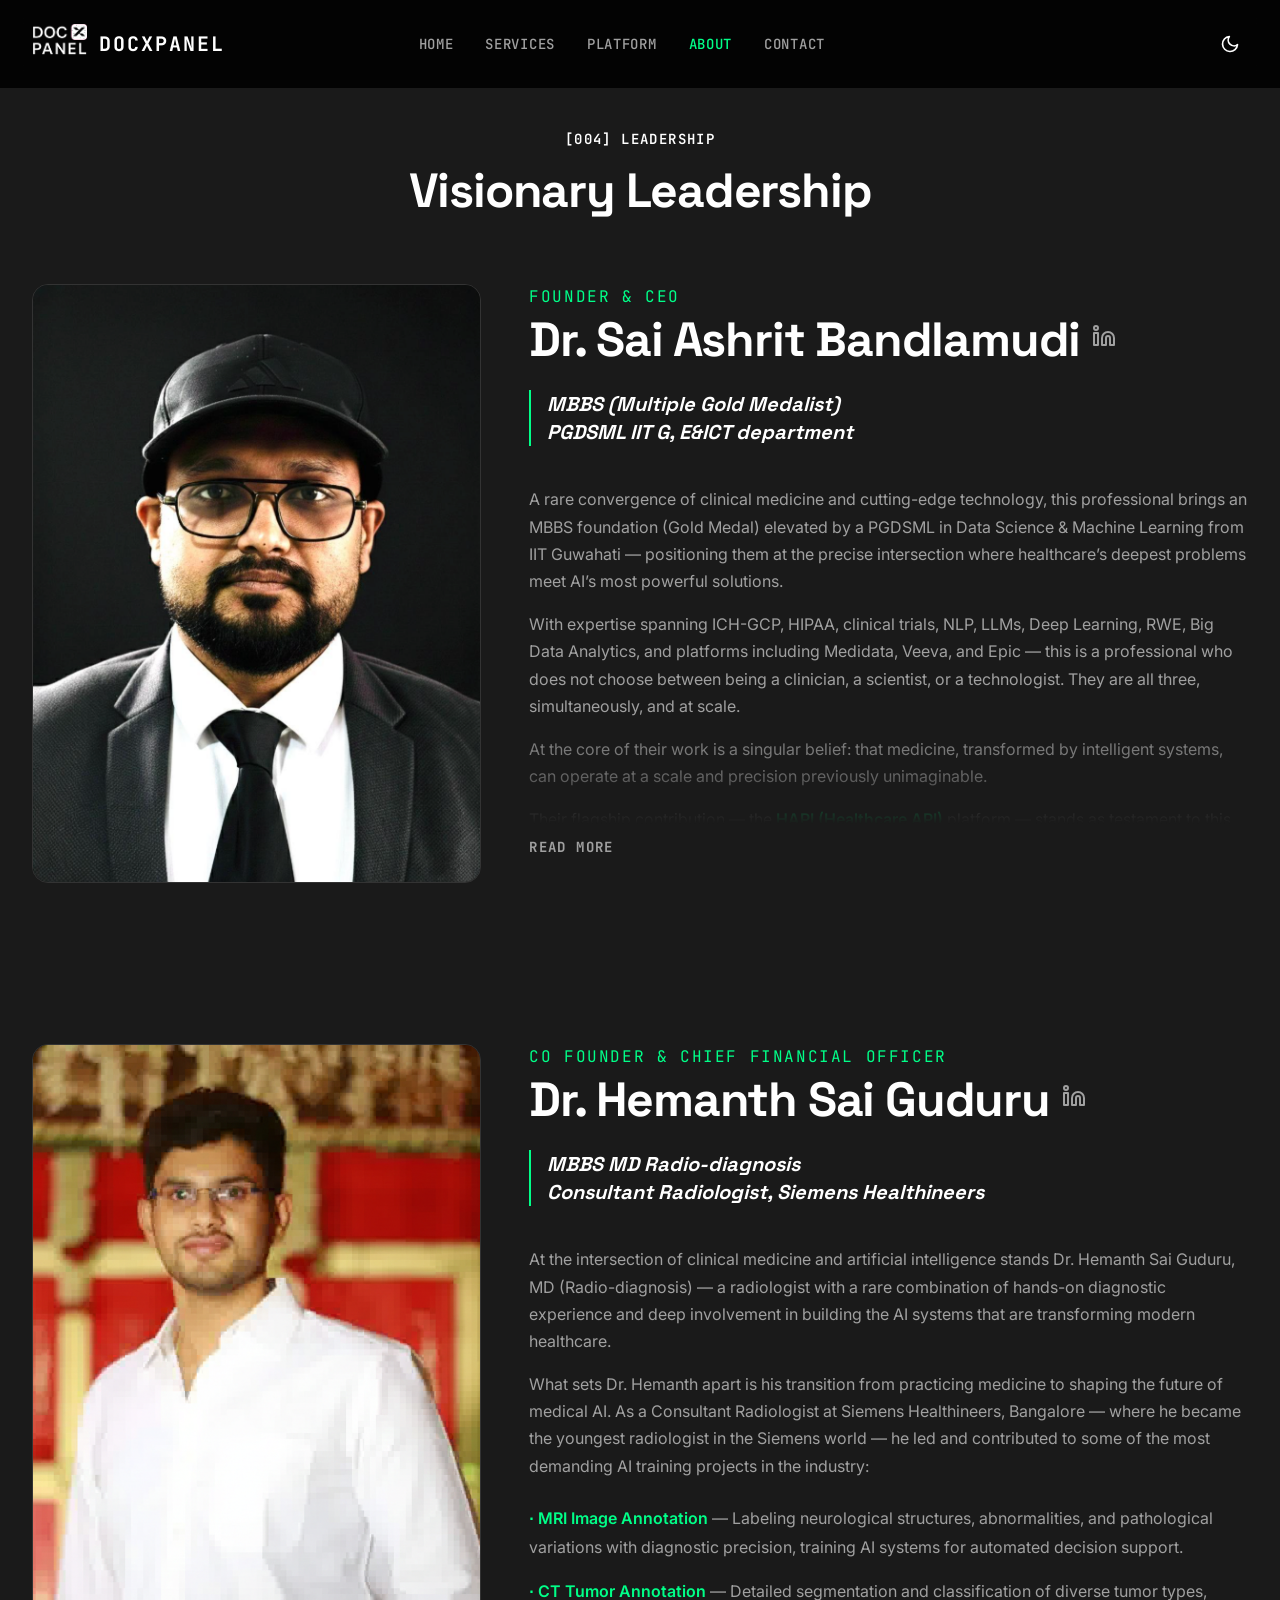
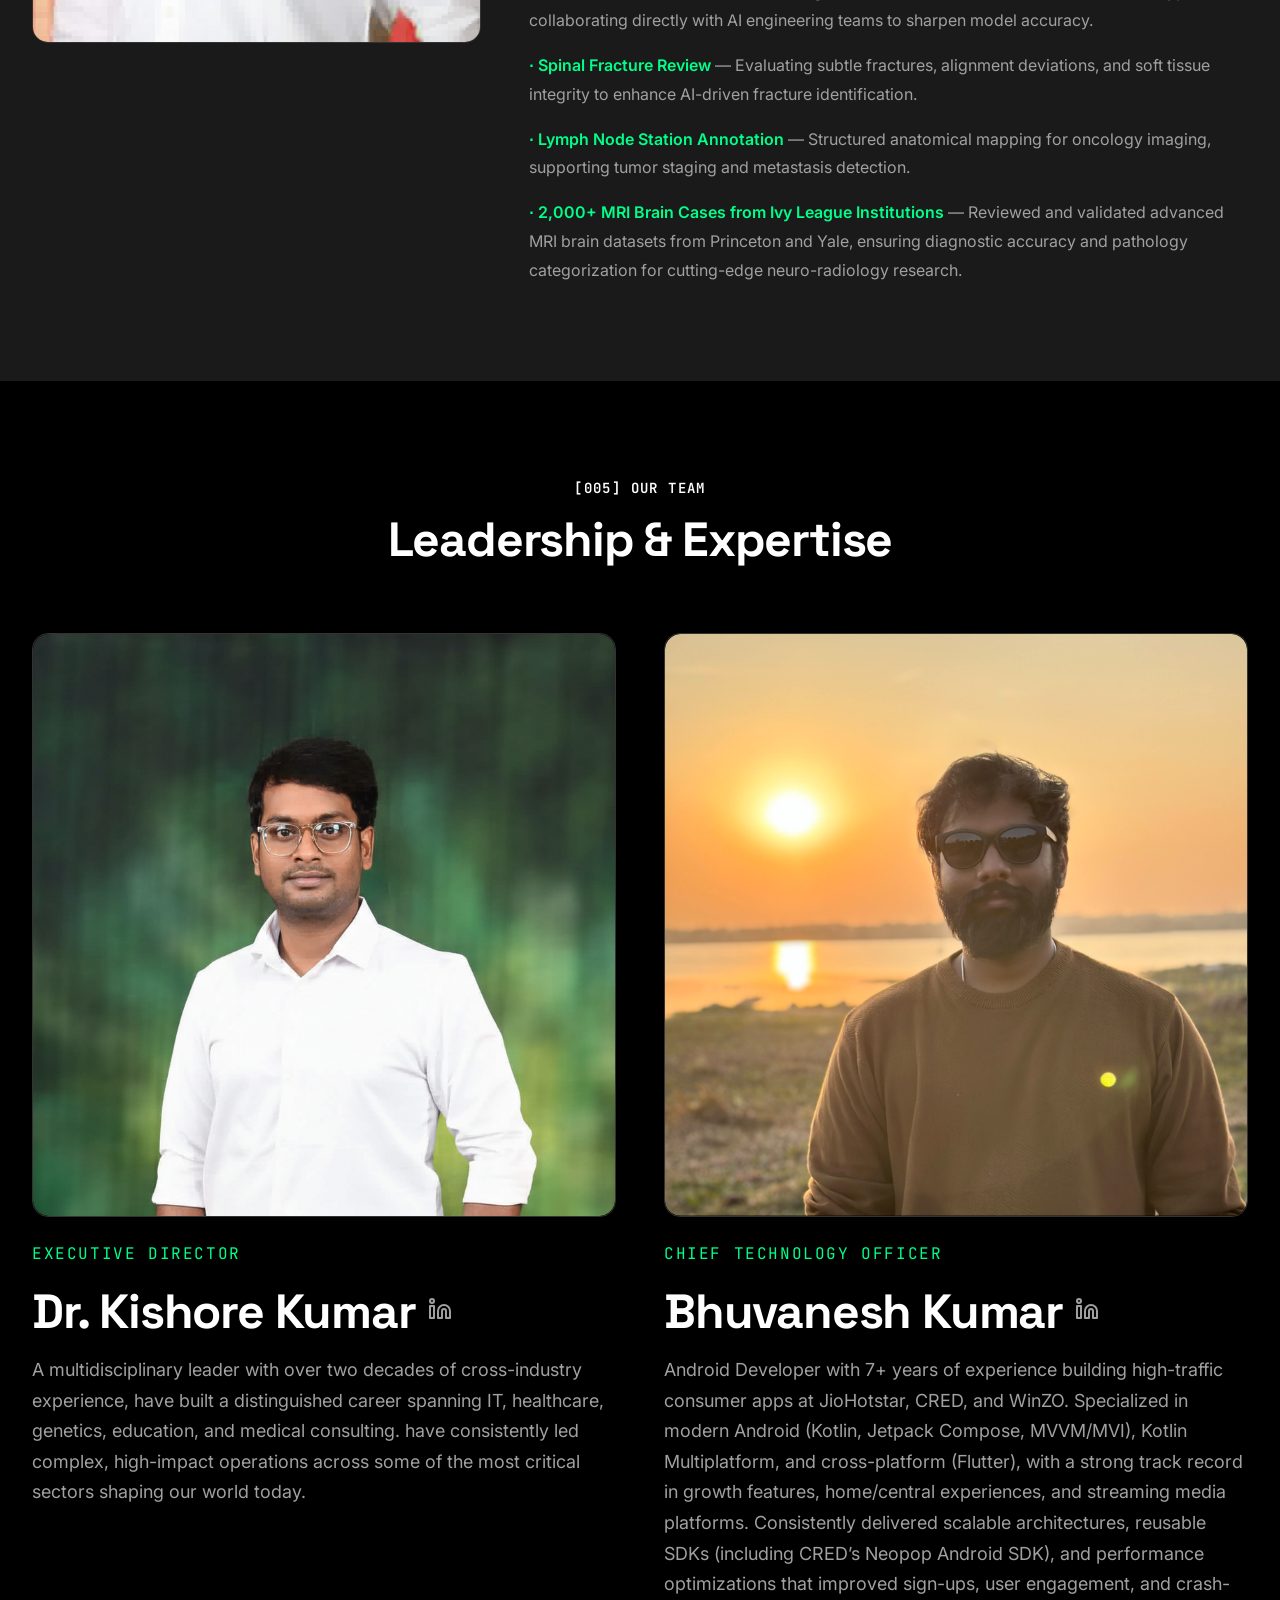
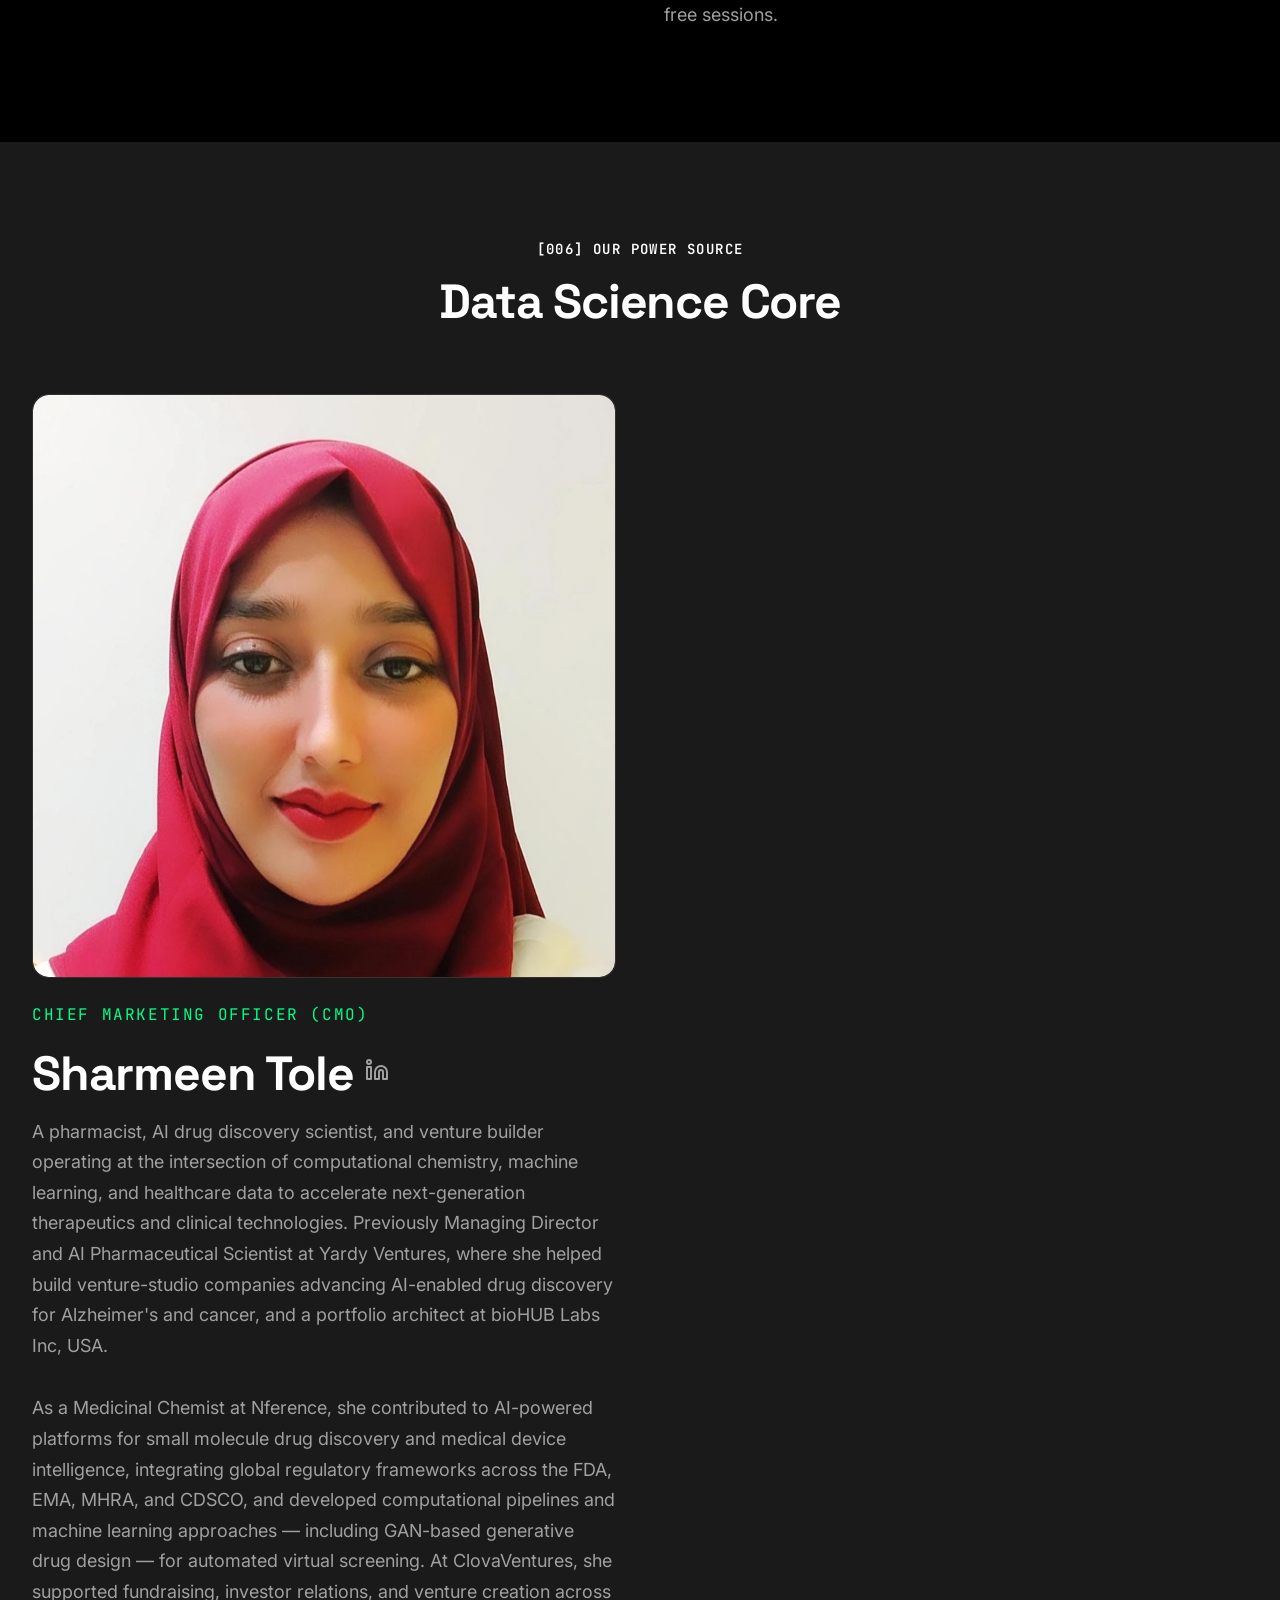
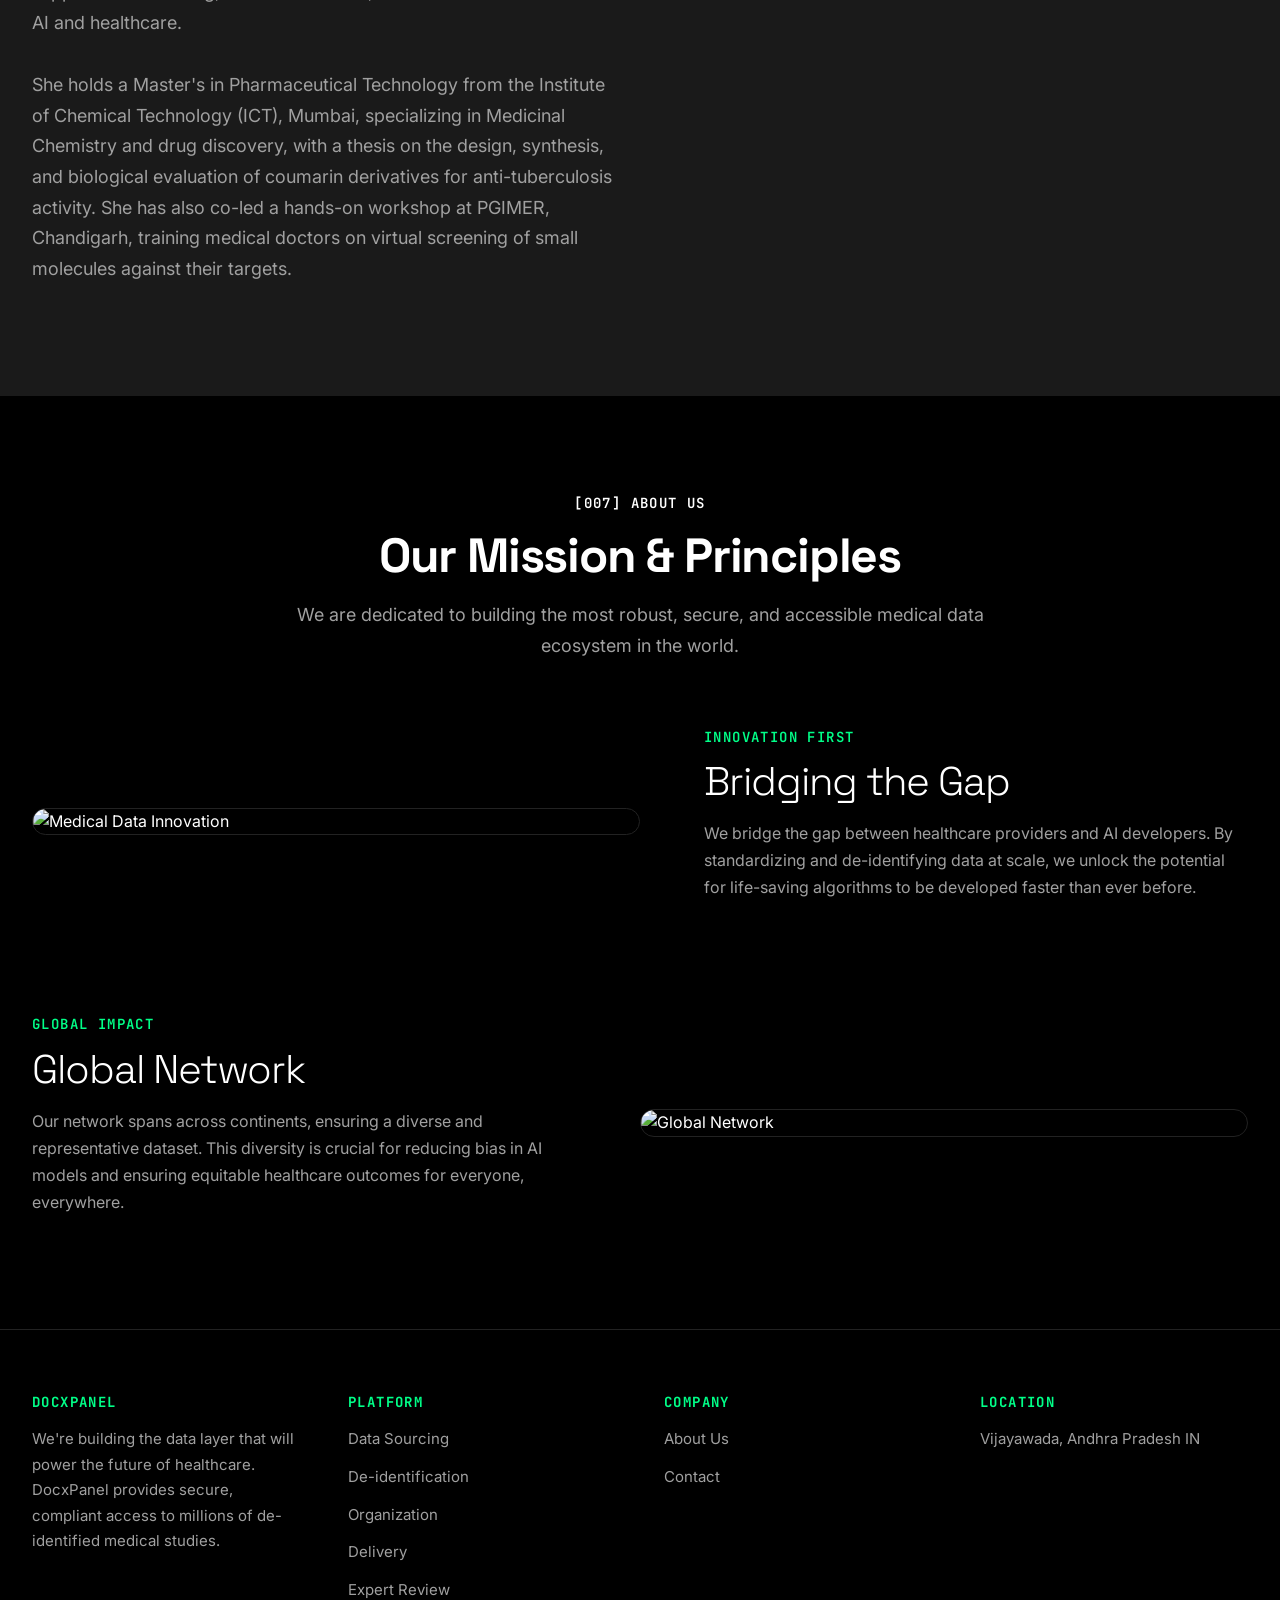
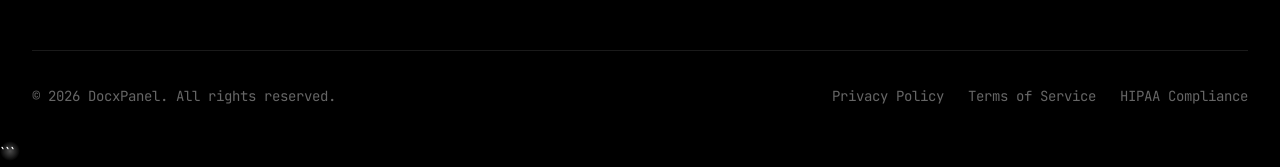
==== about.html @ 737dcd63 "Add files via upload" ====
<!DOCTYPE html>
<html lang="en">

<head>
    <meta charset="UTF-8">
    <meta name="viewport" content="width=device-width, initial-scale=1.0">
    <title>DocxPanel - A Complete Data Ecosystem, Streamlined for You</title>
    <link rel="icon" type="image/svg+xml" href="favicon.svg">

    <!-- Fonts -->
    <link rel="preconnect" href="https://fonts.googleapis.com">
    <link rel="preconnect" href="https://fonts.gstatic.com" crossorigin>
    <link
        href="https://fonts.googleapis.com/css2?family=JetBrains+Mono:wght@300;400;500;600;700;800&family=Inter:wght@300;400;500;600;700;800&family=Space+Grotesk:wght@300;400;500;600;700&display=swap"
        rel="stylesheet">

    <!-- AOS Animation Library -->
    <link href="https://unpkg.com/aos@2.3.1/dist/aos.css" rel="stylesheet">
    <link rel="preload" as="image" href="sc.png">
    <link rel="preload" as="image" href="ceo2.png">

    <style>
        /* ===== CSS CUSTOM PROPERTIES (Design System) ===== */
        :root {
            /* Colors - Brand */
            --color-brand-primary: #FFFFFF;
            --color-brand-secondary: #00FF88;
            --color-brand-tertiary: #00D4FF;

            /* Colors - Surface */
            --color-surface-base: #000000;
            --color-surface-subtle: #0A0A0A;
            --color-surface-card: #111111;
            --color-surface-elevated: #1A1A1A;
            --color-surface-overlay: rgba(0, 0, 0, 0.85);

            /* Colors - Text */
            --color-text-primary: #FFFFFF;
            --color-text-secondary: #A0A0A0;
            --color-text-tertiary: #666666;
            --color-text-accent: #FFFFFF;
            --color-text-link: #00FF88;

            /* Colors - Border */
            --color-border-default: #222222;
            --color-border-subtle: #1A1A1A;
            --color-border-emphasis: #333333;
            --color-border-accent: #FFFFFF;

            /* Colors - Status */
            --color-status-success: #00FF88;
            --color-status-error: #FF4444;
            --color-status-warning: #FFAA00;
            --color-status-info: #FFFFFF;

            /* Typography */
            --font-primary: 'JetBrains Mono', 'Fira Code', monospace;
            --font-secondary: 'Inter', -apple-system, BlinkMacSystemFont, sans-serif;
            --font-display: 'Space Grotesk', 'Inter', sans-serif;

            /* Spacing (8pt grid) */
            --spacing-1: 0.25rem;
            --spacing-2: 0.5rem;
            --spacing-3: 0.75rem;
            --spacing-4: 1rem;
            --spacing-6: 1.5rem;
            --spacing-8: 2rem;
            --spacing-10: 2.5rem;
            --spacing-12: 3rem;
            --spacing-16: 4rem;
            --spacing-20: 5rem;
            --spacing-24: 6rem;

            /* Border Radius */
            --radius-sm: 0.25rem;
            --radius-base: 0.5rem;
            --radius-md: 0.75rem;
            --radius-lg: 1rem;
            --radius-xl: 1.5rem;
            --radius-full: 9999px;

            /* Shadows */
            --shadow-glow-sm: 0 0 10px rgba(255, 255, 255, 0.3), 0 0 20px rgba(255, 255, 255, 0.15);
            --shadow-glow-md: 0 0 15px rgba(255, 255, 255, 0.4), 0 0 30px rgba(255, 255, 255, 0.2), 0 0 45px rgba(255, 255, 255, 0.1);
            --shadow-glow-cyan: 0 0 15px rgba(0, 255, 136, 0.4), 0 0 30px rgba(0, 255, 136, 0.2), 0 0 45px rgba(0, 255, 136, 0.1);
            --shadow-base: 0 4px 6px -1px rgba(0, 0, 0, 0.7), 0 2px 4px -2px rgba(0, 0, 0, 0.7);
            --shadow-md: 0 10px 15px -3px rgba(0, 0, 0, 0.7), 0 4px 6px -4px rgba(0, 0, 0, 0.7);

            /* Animation */
            --duration-fast: 150ms;
            --duration-base: 200ms;
            --duration-moderate: 300ms;
            --duration-slow: 500ms;
            --easing-smooth: cubic-bezier(0.4, 0, 0.2, 1);
        }

        /* Light Theme Overrides */
        [data-theme="light"] {
            --color-brand-primary: #000000;
            --color-brand-secondary: #00A85A;
            --color-surface-base: #F9F9F9;
            --color-surface-subtle: #F5F5F5;
            --color-surface-card: #F9F9F9;
            --color-surface-elevated: #F0F0F0;
            --color-surface-overlay: rgba(255, 255, 255, 0.85);

            --color-text-primary: #111111;
            --color-text-secondary: #555555;
            --color-text-tertiary: #888888;
            --color-text-accent: #000000;
            --color-text-link: #00A85A;

            --color-status-success: #00A85A;

            --color-border-default: #E0E0E0;
            --color-border-subtle: #EEEEEE;
            --color-border-emphasis: #CCCCCC;

            --shadow-glow-sm: 0 0 10px rgba(0, 0, 0, 0.1);
            --shadow-glow-md: 0 0 20px rgba(0, 0, 0, 0.1);
            --shadow-glow-cyan: 0 0 15px rgba(0, 255, 136, 0.2);
            --shadow-base: 0 4px 6px -1px rgba(0, 0, 0, 0.1);
            --shadow-md: 0 10px 15px -3px rgba(0, 0, 0, 0.1);
        }

        /* Light mode logo inversion */
        [data-theme="light"] .navbar-logo img {
            filter: invert(1);
        }

        /* ===== RESET & BASE STYLES ===== */
        * {
            margin: 0;
            padding: 0;
            box-sizing: border-box;
            -webkit-tap-highlight-color: transparent;
        }

        html {
            scroll-behavior: smooth;
            font-size: 16px;
        }

        body {
            font-family: var(--font-secondary);
            background: var(--color-surface-base);
            color: var(--color-text-primary);
            line-height: 1.6;
            overflow-x: hidden;
            position: relative;
        }

        /* Animated Grid Background */
        body::before {
            content: '';
            position: fixed;
            top: 0;
            left: 0;
            width: 100%;
            height: 100%;
            background-image:
                linear-gradient(var(--color-border-subtle) 1px, transparent 1px),
                linear-gradient(90deg, var(--color-border-subtle) 1px, transparent 1px);
            background-size: 50px 50px;
            opacity: 0.3;
            z-index: -1;
            animation: gridMove 20s linear infinite;
        }

        @keyframes gridMove {
            0% {
                transform: translate(0, 0);
            }

            100% {
                transform: translate(50px, 50px);
            }
        }

        /* ===== TYPOGRAPHY ===== */
        h1,
        h2,
        h3,
        h4,
        h5,
        h6 {
            font-family: var(--font-display);
            font-weight: 700;
            line-height: 1.2;
            letter-spacing: -0.025em;
        }

        h1 {
            font-size: clamp(2.5rem, 5vw, 4rem);
            margin-bottom: var(--spacing-6);
        }

        h2 {
            font-size: clamp(2rem, 4vw, 3rem);
            margin-bottom: var(--spacing-6);
        }

        h3 {
            font-size: clamp(1.5rem, 3vw, 2rem);
            margin-bottom: var(--spacing-4);
        }

        p {
            margin-bottom: var(--spacing-4);
            color: var(--color-text-secondary);
            line-height: 1.7;
        }

        a {
            color: var(--color-text-link);
            text-decoration: none;
            transition: color var(--duration-base) var(--easing-smooth);
        }

        @media (hover: hover) {
            a:hover {
                color: var(--color-brand-secondary);
            }
        }

        /* Monospace text styling */
        .mono {
            font-family: var(--font-primary);
            font-size: 0.875rem;
            letter-spacing: 0.05em;
            text-transform: uppercase;
        }

        /* Accent text with glow */
        .text-accent {
            color: var(--color-brand-primary);
            text-shadow: var(--shadow-glow-sm);
        }

        /* ===== NAVIGATION ===== */
        .navbar {
            position: fixed;
            top: 0;
            left: 0;
            right: 0;
            z-index: 1000;
            padding: var(--spacing-6) var(--spacing-8);
            background: var(--color-surface-overlay);
            backdrop-filter: blur(12px);
            border-bottom: 1px solid var(--color-border-subtle);
            transition: all var(--duration-moderate) var(--easing-smooth);
        }

        .navbar.scrolled {
            padding: var(--spacing-4) var(--spacing-8);
            background: var(--color-surface-base);
            border-bottom: 1px solid var(--color-border-accent);
            box-shadow: var(--shadow-glow-sm);
        }

        .navbar-container {
            max-width: 1536px;
            margin: 0 auto;
            display: flex;
            justify-content: space-between;
            align-items: center;
        }

        .navbar-logo {
            display: flex;
            align-items: center;
            gap: var(--spacing-3);
            font-family: var(--font-primary);
            font-size: 1.25rem;
            font-weight: 700;
            color: var(--color-text-primary);
            text-transform: uppercase;
            letter-spacing: 0.1em;
        }

        .navbar-logo img {
            height: 40px;
            width: auto;
            filter: drop-shadow(var(--shadow-glow-sm));
        }

        .navbar-menu {
            display: flex;
            gap: var(--spacing-8);
            list-style: none;
        }

        .navbar-menu a {
            font-family: var(--font-primary);
            font-size: 0.875rem;
            font-weight: 500;
            color: var(--color-text-secondary);
            text-transform: uppercase;
            letter-spacing: 0.05em;
            position: relative;
            padding: var(--spacing-2) 0;
            transition: color var(--duration-base) var(--easing-smooth);
        }

        .navbar-menu a::after {
            content: '';
            position: absolute;
            bottom: 0;
            left: 0;
            width: 0;
            height: 2px;
            background: var(--color-brand-secondary);
            box-shadow: var(--shadow-glow-cyan);
            transition: width var(--duration-moderate) var(--easing-smooth);
        }

        @media (hover: hover) {
            .navbar-menu a:hover {
                color: var(--color-brand-secondary);
            }

            .navbar-menu a:hover::after {
                width: 100%;
            }
        }

        .navbar-cta {
            display: flex;
            gap: var(--spacing-4);
        }

        /* Hide mobile CTA on larger screens */
        .mobile-cta {
            display: none;
        }

        /* Mobile Menu Toggle */
        .menu-toggle {
            display: none;
            flex-direction: column;
            gap: 4px;
            background: none;
            border: none;
            cursor: pointer;
            padding: var(--spacing-2);
            -webkit-tap-highlight-color: transparent;
        }

        .menu-toggle span {
            width: 24px;
            height: 2px;
            background: var(--color-brand-primary);
            transition: all var(--duration-base) var(--easing-smooth);
        }

        .navbar-actions {
            display: flex;
            align-items: center;
            gap: clamp(0.5rem, 2vw, 1.5rem);
        }

        /* ===== BUTTONS ===== */
        .btn {
            display: inline-flex;
            align-items: center;
            gap: var(--spacing-2);
            padding: var(--spacing-3) var(--spacing-8);
            font-family: var(--font-primary);
            font-size: 0.875rem;
            font-weight: 600;
            text-transform: uppercase;
            letter-spacing: 0.05em;
            border-radius: var(--radius-base);
            cursor: pointer;
            transition: all var(--duration-moderate) var(--easing-smooth);
            position: relative;
            overflow: hidden;
            border: none;
            text-decoration: none;
        }

        .btn::before {
            content: '';
            position: absolute;
            top: 50%;
            left: 50%;
            width: 0;
            height: 0;
            border-radius: 50%;
            background: rgba(255, 255, 255, 0.1);
            transform: translate(-50%, -50%);
            transition: width var(--duration-slow) var(--easing-smooth),
                height var(--duration-slow) var(--easing-smooth);
        }

        @media (hover: hover) {
            .btn:hover::before {
                width: 300px;
                height: 300px;
            }
        }

        .btn-primary {
            background: var(--color-brand-primary);
            color: var(--color-surface-base);
            box-shadow: var(--shadow-glow-md);
        }

        @media (hover: hover) {
            .btn-primary:hover {
                transform: translateY(-2px);
                box-shadow: 0 0 20px rgba(255, 255, 255, 0.6), 0 0 40px rgba(255, 255, 255, 0.3);
            }
        }

        .btn-secondary {
            background: transparent;
            color: var(--color-text-primary);
            border: 1px solid var(--color-border-emphasis);
        }

        @media (hover: hover) {
            .btn-secondary:hover {
                border-color: var(--color-brand-secondary);
                color: var(--color-brand-secondary);
                box-shadow: var(--shadow-glow-cyan);
            }
        }

        /* ===== HERO SECTION ===== */
        .hero {
            min-height: 100vh;
            height: 100vh;
            display: flex;
            align-items: center;
            justify-content: center;
            position: relative;
            padding: var(--spacing-8);
            overflow: hidden;
        }

        /* Terminal-style background effect */
        .hero::before {
            content: '';
            position: absolute;
            top: 0;
            left: 0;
            right: 0;
            bottom: 0;
            background: radial-gradient(circle at 50% 50%,
                    rgba(255, 255, 255, 0.1) 0%,
                    transparent 50%);
            animation: pulseGlow 4s ease-in-out infinite;
        }

        @keyframes pulseGlow {

            0%,
            100% {
                opacity: 0.3;
                transform: scale(1);
            }

            50% {
                opacity: 0.6;
                transform: scale(1.05);
            }
        }

        .hero-container {
            max-width: 1280px;
            margin: 0 auto;
            text-align: center;
            position: relative;
            z-index: 1;
        }

        .hero-label {
            display: inline-block;
            padding: var(--spacing-2) var(--spacing-4);
            background: var(--color-surface-card);
            border: 1px solid var(--color-border-accent);
            border-radius: var(--radius-full);
            font-family: var(--font-primary);
            font-size: 0.75rem;
            font-weight: 600;
            color: var(--color-brand-primary);
            text-transform: uppercase;
            letter-spacing: 0.1em;
            margin-bottom: var(--spacing-6);
            box-shadow: var(--shadow-glow-sm);
        }

        .hero-title {
            font-size: clamp(2.5rem, 6vw, 5rem);
            font-weight: 800;
            line-height: 1.1;
            margin-bottom: var(--spacing-6);
            background: linear-gradient(135deg,
                    var(--color-brand-primary) 0%,
                    var(--color-brand-secondary) 100%);
            -webkit-background-clip: text;
            -webkit-text-fill-color: transparent;
            background-clip: text;
        }

        .hero-subtitle {
            font-size: clamp(1.125rem, 2vw, 1.5rem);
            color: var(--color-text-secondary);
            max-width: 800px;
            margin: 0 auto var(--spacing-10);
            line-height: 1.6;
        }

        .hero-cta {
            display: flex;
            gap: var(--spacing-4);
            justify-content: center;
            flex-wrap: wrap;
        }

        /* ===== SECTION STYLES ===== */
        .section {
            padding: var(--spacing-24) var(--spacing-8);
            position: relative;
        }

        .section#services {
            min-height: 100vh;
            height: 100vh;
            padding: var(--spacing-8);
            display: flex;
            align-items: center;
            justify-content: center;
            overflow: visible;
            box-sizing: border-box;
            position: relative;
        }

        .section-container {
            max-width: 1280px;
            margin: 0 auto;
        }

        .section-header {
            text-align: center;
            margin-bottom: var(--spacing-16);
        }

        .section-label {
            font-family: var(--font-primary);
            font-size: 0.875rem;
            font-weight: 600;
            color: var(--color-brand-primary);
            text-transform: uppercase;
            letter-spacing: 0.1em;
            margin-bottom: var(--spacing-3);
        }

        .section-title {
            font-size: clamp(2rem, 4vw, 3rem);
            margin-bottom: var(--spacing-4);
        }

        .section-description {
            font-size: 1.125rem;
            color: var(--color-text-secondary);
            max-width: 700px;
            margin: 0 auto;
        }

        /* ===== SERVICES SECTION - PROBLEM SLIDER ===== */
        .problem-section {
            display: flex;
            gap: var(--spacing-12);
            align-items: center;
            justify-content: center;
            width: 100%;
            max-width: 1400px;
            margin: 0 auto;
        }

        .problem-content {
            flex: 0 0 450px;
            max-width: 450px;
            position: relative;
        }

        .problem-label {
            display: inline-block;
            padding: var(--spacing-2) var(--spacing-3);
            background: var(--color-surface-elevated);
            border: 1px solid var(--color-status-error);
            color: var(--color-status-error);
            font-family: var(--font-primary);
            font-size: 0.75rem;
            font-weight: 700;
            text-transform: uppercase;
            letter-spacing: 0.1em;
            margin-bottom: var(--spacing-6);
        }

        .problem-title {
            font-family: var(--font-display);
            font-size: clamp(2.5rem, 5vw, 4rem);
            font-weight: 300;
            line-height: 1.1;
            margin-bottom: var(--spacing-4);
            color: var(--color-text-primary);
        }

        .problem-subtitle {
            font-family: var(--font-display);
            font-size: clamp(1.25rem, 2.5vw, 1.75rem);
            font-weight: 400;
            line-height: 1.3;
            margin-bottom: var(--spacing-6);
            color: var(--color-text-primary);
        }

        .problem-description {
            font-size: 1rem;
            color: var(--color-text-secondary);
            line-height: 1.7;
        }

        .problem-visual {
            flex: 1;
            position: relative;
            height: 100%;
            display: flex;
            align-items: center;
            justify-content: center;
        }

        .problem-frame {
            position: relative;
            width: 100%;
            max-width: 600px;
            height: 500px;
            border: 1px solid var(--color-border-default);
            border-radius: var(--radius-lg);
            padding: var(--spacing-6);
            overflow: visible;
        }

        .frame-corners {
            position: absolute;
            inset: 0;
            pointer-events: none;
        }

        .frame-corner {
            position: absolute;
            width: 30px;
            height: 30px;
            border: 2px solid var(--color-border-emphasis);
        }

        .frame-corner.tl {
            top: 0;
            left: 0;
            border-right: none;
            border-bottom: none;
        }

        .frame-corner.tr {
            top: 0;
            right: 0;
            border-left: none;
            border-bottom: none;
        }

        .frame-corner.bl {
            bottom: 0;
            left: 0;
            border-right: none;
            border-top: none;
        }

        .frame-corner.br {
            bottom: 0;
            right: 0;
            border-left: none;
            border-top: none;
        }

        .services-slider {
            position: relative;
            width: 100%;
            height: 100%;
            overflow: visible;
            display: flex;
            align-items: center;
            justify-content: center;
        }

        .services-track {
            width: 100%;
            height: 100%;
            display: flex;
            align-items: center;
            justify-content: center;
        }

        .service-card {
            background: var(--color-surface-card);
            border: 1px solid var(--color-border-default);
            border-radius: var(--radius-md);
            padding: var(--spacing-8);
            display: none;
            flex-direction: column;
            gap: var(--spacing-4);
            transition: all var(--duration-moderate) var(--easing-smooth);
            width: 100%;
            max-height: 100%;
            overflow-y: auto;
        }

        .service-card.active {
            display: flex;
            opacity: 1;
            border-color: var(--color-border-emphasis);
            box-shadow: var(--shadow-md);
        }

        .service-icon {
            width: 60px;
            height: 60px;
            background: var(--color-surface-elevated);
            border: 1px solid var(--color-border-emphasis);
            border-radius: var(--radius-md);
            display: flex;
            align-items: center;
            justify-content: center;
            margin-bottom: var(--spacing-4);
            transition: all var(--duration-moderate) var(--easing-smooth);
        }

        .service-card.active .service-icon {
            border-color: var(--color-brand-secondary);
            box-shadow: var(--shadow-glow-cyan);
        }

        .service-icon svg {
            width: 32px;
            height: 32px;
            stroke: var(--color-brand-secondary);
        }

        .service-title {
            font-family: var(--font-primary);
            font-size: 1rem;
            font-weight: 700;
            text-transform: uppercase;
            letter-spacing: 0.05em;
            margin-bottom: var(--spacing-3);
            color: var(--color-text-primary);
        }

        .service-description {
            font-size: 0.875rem;
            color: var(--color-text-secondary);
            line-height: 1.6;
            flex: 1;
        }

        /* Progress Indicators */
        .progress-indicators {
            display: flex;
            flex-direction: column;
            gap: var(--spacing-3);
            margin-top: var(--spacing-8);
        }

        .progress-bar {
            width: 60px;
            height: 2px;
            background: var(--color-border-emphasis);
            position: relative;
            overflow: hidden;
            cursor: pointer;
            transition: all var(--duration-base) var(--easing-smooth);
        }

        @media (hover: hover) {
            .progress-bar:hover {
                background: var(--color-border-accent);
            }
        }

        .progress-fill {
            position: absolute;
            left: 0;
            top: 0;
            height: 100%;
            background: var(--color-brand-secondary);
            box-shadow: var(--shadow-glow-cyan);
            width: 0;
            transition: width 0.3s ease-out;
        }

        .progress-bar.active .progress-fill {
            width: 100%;
        }

        /* ===== STATS SECTION ===== */
        .stats-grid {
            display: grid;
            grid-template-columns: repeat(auto-fit, minmax(200px, 1fr));
            gap: var(--spacing-8);
            margin-top: var(--spacing-12);
        }

        .stat-card {
            text-align: center;
            padding: var(--spacing-6);
            background: var(--color-surface-card);
            border: 1px solid var(--color-border-default);
            border-radius: var(--radius-lg);
            transition: all var(--duration-moderate) var(--easing-smooth);
        }

        @media (hover: hover) {
            .stat-card:hover {
                border-color: var(--color-border-accent);
                box-shadow: var(--shadow-glow-sm);
            }
        }

        .stat-number {
            font-family: var(--font-display);
            font-size: 3rem;
            font-weight: 800;
            color: var(--color-brand-primary);
            text-shadow: var(--shadow-glow-md);
            margin-bottom: var(--spacing-2);
        }

        .stat-label {
            font-family: var(--font-primary);
            font-size: 0.875rem;
            color: var(--color-text-secondary);
            text-transform: uppercase;
            letter-spacing: 0.05em;
        }

        /* ===== VALUES SECTION ===== */
        .values-section {
            background: var(--color-surface-base);
            position: relative;
            overflow: hidden;
        }

        .values-grid {
            display: grid;
            grid-template-columns: repeat(auto-fit, minmax(280px, 1fr));
            gap: var(--spacing-8);
            margin-top: var(--spacing-12);
        }

        .value-card {
            background: var(--color-surface-card);
            border: 1px solid var(--color-border-default);
            border-radius: var(--radius-lg);
            padding: var(--spacing-8);
            position: relative;
            overflow: hidden;
            transition: all var(--duration-moderate) var(--easing-smooth);
        }

        @media (hover: hover) {
            .value-card:hover {
                border-color: var(--color-border-emphasis);
                transform: translateY(-4px);
                box-shadow: var(--shadow-lg);
            }
        }

        .value-icon {
            width: 100%;
            height: 160px;
            background: var(--color-surface-elevated);
            border: 1px solid var(--color-border-default);
            border-radius: var(--radius-md);
            margin-bottom: var(--spacing-6);
            display: flex;
            align-items: center;
            justify-content: center;
            flex-direction: column;
            gap: var(--spacing-4);
            padding: var(--spacing-6);
            position: relative;
            overflow: hidden;
        }

        .value-chart {
            width: 100%;
            height: 80px;
            display: flex;
            align-items: flex-end;
            justify-content: space-between;
            gap: var(--spacing-2);
            padding: 0 var(--spacing-3);
        }

        .chart-bar {
            flex: 1;
            background: var(--color-brand-secondary);
            border-radius: var(--radius-xs) var(--radius-xs) 0 0;
            min-height: 0;
            transition: all 1s cubic-bezier(0.4, 0, 0.2, 1);
            box-shadow: 0 0 10px rgba(0, 255, 136, 0.3);
        }

        .value-terminal {
            width: 100%;
            background: var(--color-surface-base);
            border: 1px solid var(--color-border-emphasis);
            border-radius: var(--radius-sm);
            padding: var(--spacing-3);
            font-family: var(--font-primary);
            font-size: 0.75rem;
            color: var(--color-brand-secondary);
            line-height: 1.4;
        }

        .terminal-line {
            opacity: 0;
            transform: translateX(-10px);
            transition: all 0.3s ease-out;
        }

        .value-progress {
            width: 100%;
            margin-bottom: var(--spacing-3);
        }

        .progress-label {
            display: flex;
            justify-content: space-between;
            align-items: center;
            margin-bottom: var(--spacing-2);
            font-family: var(--font-primary);
            font-size: 0.75rem;
            text-transform: uppercase;
            letter-spacing: 0.05em;
        }

        .progress-track {
            width: 100%;
            height: 8px;
            background: var(--color-surface-base);
            border: 1px solid var(--color-border-emphasis);
            border-radius: var(--radius-full);
            overflow: hidden;
            position: relative;
        }

        .progress-fill-animated {
            height: 100%;
            background: linear-gradient(90deg, var(--color-brand-tertiary), var(--color-brand-secondary));
            border-radius: var(--radius-full);
            width: 0;
            transition: width 2s cubic-bezier(0.4, 0, 0.2, 1);
            box-shadow: 0 0 10px rgba(0, 212, 255, 0.5);
            position: relative;
        }

        .progress-fill-animated::after {
            content: '';
            position: absolute;
            top: 0;
            left: 0;
            right: 0;
            bottom: 0;
            background: linear-gradient(90deg, transparent, rgba(255, 255, 255, 0.3), transparent);
            animation: shimmer 2s infinite;
        }

        @keyframes shimmer {
            0% {
                transform: translateX(-100%);
            }

            100% {
                transform: translateX(100%);
            }
        }

        .progress-status {
            display: flex;
            align-items: center;
            gap: var(--spacing-2);
            color: var(--color-brand-secondary);
            font-size: 0.75rem;
        }

        .status-dot {
            width: 6px;
            height: 6px;
            background: var(--color-brand-secondary);
            border-radius: 50%;
            animation: pulse 2s infinite;
        }

        @keyframes pulse {

            0%,
            100% {
                opacity: 1;
                box-shadow: 0 0 0 0 rgba(0, 255, 136, 0.7);
            }

            50% {
                opacity: 0.6;
                box-shadow: 0 0 0 4px rgba(0, 255, 136, 0);
            }
        }

        .value-chat {
            background: var(--color-surface-base);
            border: 1px solid var(--color-border-emphasis);
            border-radius: var(--radius-sm);
            padding: var(--spacing-4);
            display: flex;
            flex-direction: column;
            gap: var(--spacing-3);
        }

        .chat-bubble {
            background: var(--color-surface-elevated);
            border: 1px solid var(--color-border-default);
            border-radius: var(--radius-sm);
            padding: var(--spacing-2) var(--spacing-3);
            font-size: 0.75rem;
            color: var(--color-text-secondary);
            opacity: 0;
            transform: translateY(10px);
            transition: all 0.4s ease-out;
        }

        .chat-bubble.reply {
            background: var(--color-brand-secondary);
            color: var(--color-surface-base);
            align-self: flex-end;
            max-width: 80%;
        }

        .value-title {
            font-family: var(--font-display);
            font-size: 1.5rem;
            font-weight: 400;
            margin-bottom: var(--spacing-2);
            color: var(--color-text-primary);
        }

        .value-subtitle {
            font-size: 0.875rem;
            color: var(--color-text-secondary);
            line-height: 1.6;
        }

        /* ===== CTA SECTION ===== */
        .cta-section {
            background: var(--color-surface-card);
            border-top: 1px solid var(--color-border-default);
            border-bottom: 1px solid var(--color-border-default);
            position: relative;
            overflow: hidden;
        }

        .cta-section::before {
            content: '';
            position: absolute;
            top: 0;
            left: 0;
            right: 0;
            bottom: 0;
            background: radial-gradient(circle at 20% 50%,
                    rgba(255, 255, 255, 0.05) 0%,
                    transparent 50%);
        }

        .cta-container {
            max-width: 900px;
            margin: 0 auto;
            text-align: center;
            position: relative;
            z-index: 1;
        }

        .cta-title {
            font-size: clamp(2rem, 4vw, 3rem);
            margin-bottom: var(--spacing-6);
        }

        .cta-description {
            font-size: 1.125rem;
            color: var(--color-text-secondary);
            margin-bottom: var(--spacing-8);
        }

        /* ===== FOOTER ===== */
        .footer {
            background: var(--color-surface-base);
            border-top: 1px solid var(--color-border-default);
            padding: var(--spacing-16) var(--spacing-8) var(--spacing-8);
        }

        .footer-container {
            max-width: 1280px;
            margin: 0 auto;
        }

        .footer-grid {
            display: grid;
            grid-template-columns: repeat(auto-fit, minmax(250px, 1fr));
            gap: var(--spacing-12);
            margin-bottom: var(--spacing-12);
        }

        .footer-section h4 {
            font-family: var(--font-primary);
            font-size: 0.875rem;
            font-weight: 700;
            text-transform: uppercase;
            letter-spacing: 0.1em;
            color: var(--color-brand-secondary);
            margin-bottom: var(--spacing-4);
        }

        .footer-links {
            list-style: none;
            display: flex;
            flex-direction: column;
            gap: var(--spacing-3);
        }

        .footer-links a {
            color: var(--color-text-secondary);
            font-size: 0.9375rem;
            transition: color var(--duration-base) var(--easing-smooth);
        }

        @media (hover: hover) {
            .footer-links a:hover {
                color: var(--color-brand-secondary);
            }
        }

        .footer-links a:focus {
            color: var(--color-text-secondary);
            outline: none;
        }

        .footer-description {
            color: var(--color-text-secondary);
            font-size: 0.9375rem;
            line-height: 1.7;
        }

        .footer-bottom {
            display: flex;
            justify-content: space-between;
            align-items: center;
            padding-top: var(--spacing-8);
            border-top: 1px solid var(--color-border-subtle);
            flex-wrap: wrap;
            gap: var(--spacing-4);
        }

        .footer-copyright {
            font-family: var(--font-primary);
            font-size: 0.875rem;
            color: var(--color-text-tertiary);
        }

        .footer-legal {
            display: flex;
            gap: var(--spacing-6);
            list-style: none;
        }

        .footer-legal a {
            font-family: var(--font-primary);
            font-size: 0.875rem;
            color: var(--color-text-tertiary);
        }

        /* ===== RESPONSIVE DESIGN ===== */
        @media (max-width: 1024px) {
            .navbar-menu {
                display: flex;
                /* Changed from none to flex to support transitions */
                position: absolute;
                top: 100%;
                left: 0;
                right: 0;
                background: var(--color-surface-base);
                border-top: 1px solid var(--color-border-default);
                flex-direction: column;
                padding: var(--spacing-6);
                gap: var(--spacing-4);
                z-index: 100;

                /* Animation initial state */
                opacity: 0;
                visibility: hidden;
                transform: translateY(-10px);
                pointer-events: none;
                transition: all 0.3s cubic-bezier(0.4, 0, 0.2, 1);
            }

            /* Staggered animation for menu items */
            .navbar-menu li {
                opacity: 0;
                transform: translateX(-10px);
                transition: all 0.3s cubic-bezier(0.4, 0, 0.2, 1);
            }

            .navbar-menu.active li {
                opacity: 1;
                transform: translateX(0);
            }

            /* Stagger delays */
            .navbar-menu.active li:nth-child(1) {
                transition-delay: 0.1s;
            }

            .navbar-menu.active li:nth-child(2) {
                transition-delay: 0.15s;
            }

            .navbar-menu.active li:nth-child(3) {
                transition-delay: 0.2s;
            }

            .navbar-menu.active li:nth-child(4) {
                transition-delay: 0.25s;
            }

            .navbar-menu.active li:nth-child(5) {
                transition-delay: 0.3s;
            }

            .navbar-menu.active li:nth-child(6) {
                transition-delay: 0.35s;
            }

            /* Horizontal scroll indicators for tablet and mobile (<= 1024px) */
            .progress-indicators {
                flex-direction: row;
                width: 100%;
                gap: var(--spacing-2);
                margin-top: var(--spacing-6);
            }

            .progress-bar {
                width: auto;
                flex: 1;
                height: 4px;
            }

            .navbar-menu.active {
                opacity: 1;
                visibility: visible;
                transform: translateY(0);
                pointer-events: auto;
            }

            .menu-toggle {
                display: flex;
            }

            .navbar-cta {
                display: none;
            }

            .mobile-cta {
                display: block;
                margin-top: var(--spacing-4);
            }

            .mobile-cta .btn {
                width: 100%;
                justify-content: center;
                color: var(--color-surface-base);
                box-sizing: border-box;
                padding-left: var(--spacing-4);
                padding-right: var(--spacing-4);
                max-width: 100%;
            }

            .hero {
                padding: var(--spacing-16) var(--spacing-6);
                min-height: 90vh;
            }

            .section {
                padding: var(--spacing-16) var(--spacing-6);
            }

            .section#services {
                height: auto;
                min-height: 100vh;
                padding: var(--spacing-12) var(--spacing-4);
            }

            .problem-section {
                flex-direction: column;
                padding: var(--spacing-4);
                gap: var(--spacing-8);
            }

            .problem-content {
                flex: 1;
                max-width: 100%;
            }

            .problem-visual {
                height: 450px;
                width: 100%;
            }

            .problem-frame {
                height: 100%;
                max-width: 100%;
            }

            .stats-grid {
                grid-template-columns: repeat(2, 1fr);
                gap: var(--spacing-4);
            }

            .values-grid {
                grid-template-columns: 1fr;
                gap: var(--spacing-6);
            }

            .value-card {
                padding: var(--spacing-6);
            }

            .footer-grid {
                grid-template-columns: repeat(2, 1fr);
                gap: var(--spacing-6);
            }

            .section-header {
                text-align: center;
            }

            .section-title {
                font-size: 2rem;
            }

            .section-description {
                font-size: 1rem;
            }
        }

        @media (max-width: 640px) {
            .hero-cta {
                flex-direction: column;
            }

            .btn {
                width: 100%;
                justify-content: center;
            }



            /* CTA section visibility fix */
            .cta-section {
                padding: var(--spacing-12) var(--spacing-4);
            }

            .cta-section .hero-cta {
                flex-direction: column;
                width: 100%;
            }

            .cta-section .btn {
                width: 100%;
            }

            .stats-grid {
                grid-template-columns: 1fr;
            }

            .values-grid {
                grid-template-columns: 1fr;
            }

            .value-icon {
                height: 140px;
            }

            .value-chart {
                height: 60px;
            }

            .value-terminal {
                font-size: 0.65rem;
                padding: var(--spacing-2);
            }

            .value-title {
                font-size: 1.25rem;
            }

            .chat-bubble {
                font-size: 0.7rem;
            }

            .footer-grid {
                grid-template-columns: 1fr;
                gap: var(--spacing-8);
            }

            .footer-bottom {
                flex-direction: column;
                text-align: center;
                gap: var(--spacing-4);
            }

            .footer-legal {
                justify-content: center;
            }

            .section-title {
                font-size: 1.75rem;
            }

            .section-description {
                font-size: 1rem;
            }

            .hero-title {
                font-size: 2rem;
            }

            .hero-subtitle {
                font-size: 1rem;
            }

            .problem-title {
                font-size: 2rem;
            }

            .problem-subtitle {
                font-size: 1.125rem;
            }

            .service-title {
                font-size: 0.875rem;
            }

            .service-description {
                font-size: 0.8rem;
            }

            .cta-title {
                font-size: 1.75rem;
            }

            .cta-description {
                font-size: 1rem;
            }
        }

        @media (max-width: 480px) {
            .hero {
                min-height: 100vh;
                padding: var(--spacing-12) var(--spacing-4);
            }

            .hero-title {
                font-size: 1.75rem;
                line-height: 1.2;
            }

            .hero-subtitle {
                font-size: 0.9rem;
            }

            .hero-label {
                font-size: 0.65rem;
                padding: var(--spacing-1) var(--spacing-3);
            }

            .btn {
                padding: var(--spacing-3) var(--spacing-6);
                font-size: 0.875rem;
            }

            .navbar-logo {
                font-size: 1rem;
            }

            .navbar-logo img {
                height: 32px;
            }

            .section {
                padding: var(--spacing-12) var(--spacing-4);
            }

            .section-label {
                font-size: 0.65rem;
            }

            .section-title {
                font-size: 1.5rem;
            }

            .section-description {
                font-size: 0.9rem;
            }

            .problem-section {
                padding: var(--spacing-3);
            }

            .problem-title {
                font-size: 1.75rem;
            }

            .problem-subtitle {
                font-size: 1rem;
            }

            .problem-description {
                font-size: 0.875rem;
            }

            .problem-frame {
                padding: var(--spacing-4);
            }

            .service-card {
                padding: var(--spacing-6);
            }

            .service-icon {
                width: 48px;
                height: 48px;
            }

            .service-icon svg {
                width: 24px;
                height: 24px;
            }

            .progress-bar {
                width: 50px;
                height: 2px;
            }

            .stats-grid {
                grid-template-columns: 1fr;
                gap: var(--spacing-4);
            }

            .stat-number {
                font-size: 2rem;
            }

            .stat-label {
                font-size: 0.75rem;
            }

            .value-card {
                padding: var(--spacing-4);
            }

            .value-icon {
                height: 120px;
                padding: var(--spacing-4);
            }

            .value-chart {
                height: 50px;
            }

            .value-terminal {
                font-size: 0.6rem;
                padding: var(--spacing-2);
            }

            .value-title {
                font-size: 1.125rem;
            }

            .value-subtitle {
                font-size: 0.8rem;
            }

            .progress-label {
                font-size: 0.65rem;
            }

            .progress-track {
                height: 6px;
            }

            .chat-bubble {
                font-size: 0.65rem;
                padding: var(--spacing-1) var(--spacing-2);
            }

            .cta-title {
                font-size: 1.5rem;
            }

            .cta-description {
                font-size: 0.9rem;
            }

            .footer-grid {
                grid-template-columns: 1fr;
            }

            .footer-section h4 {
                font-size: 1rem;
            }

            .footer-links {
                font-size: 0.875rem;
            }
        }

        /* Touch device optimizations */
        @media (hover: none) and (pointer: coarse) {
            .btn {
                min-height: 48px;
                padding: var(--spacing-4) var(--spacing-8);
            }

            .navbar-menu a {
                padding: var(--spacing-3) 0;
                font-size: 1rem;
            }

            .service-card {
                padding: var(--spacing-8);
            }

            .progress-bar {
                height: 4px;
                cursor: pointer;
            }
        }

        /* Landscape mobile optimization */
        @media (max-height: 600px) and (orientation: landscape) {
            .hero {
                min-height: auto;
                padding: var(--spacing-8) var(--spacing-6);
            }

            .section#services {
                min-height: auto;
                height: auto;
            }

            .problem-visual {
                height: 350px;
            }
        }

        /* ===== CUSTOM SCROLLBAR ===== */
        ::-webkit-scrollbar {
            width: 12px;
        }

        ::-webkit-scrollbar-track {
            background: var(--color-surface-base);
        }

        ::-webkit-scrollbar-thumb {
            background: var(--color-border-emphasis);
            border-radius: var(--radius-full);
        }

        @media (hover: hover) {
            ::-webkit-scrollbar-thumb:hover {
                background: var(--color-brand-secondary);
                box-shadow: var(--shadow-glow-cyan);
            }
        }

        /* ===== SELECTION ===== */
        ::selection {
            background: var(--color-brand-secondary);
            color: var(--color-surface-base);
        }

        /* ===== ABOUT CUSTOM STYLES ===== */
        .problem-section-vertical {
            flex-direction: column;
            gap: 6rem;
            margin-top: var(--spacing-16);
        }

        .about-item {
            display: flex;
            gap: 4rem;
            align-items: center;
            flex-direction: row;
        }

        .about-item.reverse {
            flex-direction: row-reverse;
        }

        .about-image {
            width: 50%;
            border-radius: var(--radius-lg);
            border: 1px solid var(--color-border-default);
            box-shadow: var(--shadow-md);
            transition: transform var(--duration-moderate);
        }

        .about-image:hover {
            transform: scale(1.02);
            box-shadow: var(--shadow-glow-md);
        }

        .about-content {
            flex: 1;
        }

        .about-label {
            font-family: var(--font-primary);
            font-size: 0.875rem;
            font-weight: 600;
            color: var(--color-brand-secondary);
            text-transform: uppercase;
            letter-spacing: 0.1em;
            margin-bottom: var(--spacing-3);
        }

        .about-title {
            font-size: 2.5rem;
            margin-bottom: 1rem;
            font-family: var(--font-display);
        }

        @media (max-width: 968px) {

            .about-item,
            .about-item.reverse {
                flex-direction: column;
                gap: 2rem;
            }

            .about-image {
                width: 100%;
            }
        }

        /* ===== CEO SECTION STYLES ===== */
        .ceo-grid {
            display: grid;
            grid-template-columns: 1fr 1.2fr;
            gap: var(--spacing-8);
            align-items: start;
        }

        .ceo-image-container {
            position: relative;
            border-radius: var(--radius-lg);
            overflow: hidden;
            border: 1px solid var(--color-border-default);
            box-shadow: var(--shadow-md);
        }

        .ceo-image-container img {
            width: 100%;
            height: auto;
            display: block;
            transition: transform var(--duration-slow);
            aspect-ratio: 3/4;
            object-fit: cover;
        }

        .ceo-image-container:hover img {
            transform: scale(1.03);
        }

        .ceo-details {
            display: flex;
            flex-direction: column;
            gap: var(--spacing-4);
        }

        .ceo-name {
            font-family: var(--font-display);
            font-size: clamp(2rem, 4vw, 3rem);
            color: var(--color-text-primary);
            line-height: 1.1;
        }

        .ceo-role {
            font-family: var(--font-primary);
            font-size: 1rem;
            color: var(--color-brand-secondary);
            text-transform: uppercase;
            letter-spacing: 0.1em;
            margin-bottom: var(--spacing-1);
        }

        .ceo-education {
            font-size: 0.95rem;
            color: var(--color-text-tertiary);
            font-style: italic;
            border-left: 2px solid var(--color-brand-secondary);
            padding-left: var(--spacing-4);
            margin-bottom: var(--spacing-4);
        }

        .ceo-summary {
            font-size: 1rem;
            color: var(--color-text-secondary);
            line-height: 1.8;
        }

        .read-more-content {
            display: none;
            margin-top: var(--spacing-4);
            animation: fadeIn 0.5s ease-out;
        }

        .read-more-content.active {
            display: block;
        }

        .read-more-btn {
            margin-top: var(--spacing-4);
            align-self: flex-start;
        }

        @keyframes fadeIn {
            from {
                opacity: 0;
                transform: translateY(10px);
            }

            to {
                opacity: 1;
                transform: translateY(0);
            }
        }

        /* Option 2 Custom Styles */
        .ceo-option-2 .ceo-grid {
            grid-template-columns: 1.2fr 1fr;
            direction: rtl;
            /* Flip visual order but keep DOM order potentially, or just reorder in HTML */
        }

        .ceo-option-2 .ceo-grid>* {
            direction: ltr;
            /* Reset text direction */
        }

        /* Leadership Grid Layout */
        .leadership-grid {
            display: grid;
            grid-template-columns: 1fr 1.6fr;
            /* Ratio: Image < Text */
            gap: var(--spacing-8) var(--spacing-12);
            align-items: start;
        }

        .leadership-image-column {
            display: flex;
            flex-direction: column;
            gap: var(--spacing-6);
        }

        .leadership-img-container {
            width: 100%;
            height: auto;
            border-radius: var(--radius-lg);
            border: 1px solid var(--color-border-emphasis);
            overflow: hidden;
            aspect-ratio: 3/4;
            /* Enforce consistent portrait ratio */
            background: var(--color-surface-card);
            position: relative;
        }

        /* Loading Skeleton Effect */
        .leadership-img-container::before {
            content: '';
            position: absolute;
            inset: 0;
            background: linear-gradient(90deg,
                    var(--color-surface-card) 0%,
                    var(--color-surface-elevated) 50%,
                    var(--color-surface-card) 100%);
            background-size: 200% 100%;
            animation: skeletonLoading 1.5s infinite linear;
            z-index: 1;
            transition: opacity 0.3s ease;
            opacity: 1;
        }

        .leadership-img-container.loaded::before {
            opacity: 0;
            pointer-events: none;
        }

        @keyframes skeletonLoading {
            0% {
                background-position: 200% 0;
            }

            100% {
                background-position: -200% 0;
            }
        }

        .leadership-img {
            width: 100%;
            height: 100%;
            object-fit: cover;
            transition: transform 0.5s ease, opacity 0.5s ease-in-out;
            opacity: 0;
            /* Hidden initially if loading takes time */
        }

        .leadership-img.loaded {
            opacity: 1;
        }

        .leadership-img:hover {
            transform: scale(1.03);
        }

        .leadership-info {
            display: flex;
            flex-direction: column;
            gap: var(--spacing-6);
        }

        .leadership-extra {
            display: none;
            animation: fadeIn 0.5s ease-out;
        }

        .leadership-extra.active {
            display: block;
        }

        /* Peek Effect for Extended Text */
        .leadership-text-extra {
            max-height: 0;
            overflow: hidden;
            opacity: 0;
            transition: max-height 0.8s cubic-bezier(0.4, 0, 0.2, 1), opacity 0.6s ease;
            position: relative;
        }

        .leadership-text-extra.peek {
            display: block;
            max-height: 5.5rem;
            /* Show ~3 lines */
            opacity: 0.7;
            /* Fade out effect */
            mask-image: linear-gradient(to bottom, black 30%, transparent 100%);
            -webkit-mask-image: linear-gradient(to bottom, black 30%, transparent 100%);
            margin-bottom: var(--spacing-2);
        }

        .leadership-text-extra.active {
            display: block;
            max-height: 4000px;
            /* Large enough to fit all content */
            opacity: 1;
            mask-image: none;
            -webkit-mask-image: none;
            margin-bottom: var(--spacing-6);
        }

        /* Text Button for Read More */
        .read-more-btn {
            background: none;
            border: none;
            padding: 0;
            margin: 0;
            font-family: var(--font-primary);
            font-size: 0.875rem;
            font-weight: 700;
            color: var(--color-text-secondary);
            text-transform: uppercase;
            letter-spacing: 0.1em;
            cursor: pointer;
            position: relative;
            display: inline-flex;
            align-items: center;
            width: fit-content;
            transition: color var(--duration-base) var(--easing-smooth);
        }

        .read-more-btn::after {
            content: '';
            position: absolute;
            bottom: -4px;
            left: 0;
            width: 0;
            height: 2px;
            background: var(--color-brand-secondary);
            box-shadow: var(--shadow-glow-cyan);
            transition: width var(--duration-moderate) var(--easing-smooth);
        }

        .read-more-btn:hover {
            color: var(--color-brand-secondary);
        }

        .read-more-btn:hover::after {
            width: 100%;
        }

        /* Mobile Responsive */
        @media (max-width: 968px) {
            .leadership-grid {
                grid-template-columns: 1fr;
                gap: var(--spacing-8);
            }

            /* On mobile, order: Img1 -> Text1 -> Img2 -> Text2 */
            /* The DOM order matches this automatically if we structure it: Img1, Text1, Img2, Text2 */
        }

        @media (max-width: 968px) {
            .problem-section-vertical {
                gap: var(--spacing-12);
            }
        }

        .ceo-option-2 .ceo-image-container {
            border-radius: var(--radius-lg);
            display: flex;
            flex-direction: column;
            gap: var(--spacing-4);
        }

        .secondary-img {
            display: none;
            width: 100%;
            height: auto;
            border-radius: var(--radius-lg);
            border: 2px solid var(--color-border-emphasis);
            animation: fadeIn 0.5s ease-out;
            margin-top: var(--spacing-4);
        }

        .secondary-img.visible {
            display: block;
        }

        .education-degree {
            font-family: var(--font-display);
            font-size: 1.25rem;
            font-weight: 700;
            color: var(--color-text-primary);
            display: block;
            margin-bottom: var(--spacing-1);
        }

        .education-highlight {
            color: var(--color-brand-secondary);
            font-weight: 600;
        }

        .education-sub {
            display: block;
            margin-top: var(--spacing-2);
            font-size: 1rem;
            line-height: 1.5;
            color: var(--color-text-secondary);
        }

        @media (max-width: 968px) {

            .ceo-grid,
            .ceo-option-2 .ceo-grid {
                grid-template-columns: 1fr;
                direction: ltr;
            }

            .ceo-option-2 .ceo-image-container {
                border-radius: var(--radius-lg);
            }
        }

        /* ===== TEAM SECTION STYLES ===== */
        .team-content {
            display: grid;
            grid-template-columns: 1fr 1fr;
            gap: var(--spacing-12);
            position: relative;
            margin-top: var(--spacing-12);
        }

        .team-member-card {
            display: flex;
            flex-direction: column;
            gap: var(--spacing-6);
            animation: fadeIn 0.5s ease-out;
        }

        .team-image-placeholder {
            width: 100%;
            aspect-ratio: 1;
            background: var(--color-surface-card);
            border: 1px solid var(--color-border-default);
            border-radius: var(--radius-lg);
            display: flex;
            align-items: center;
            justify-content: center;
            color: var(--color-text-tertiary);
            position: relative;
            overflow: hidden;
        }

        .team-image-placeholder::before {
            content: '';
            position: absolute;
            inset: 0;
            background: radial-gradient(circle at 50% 50%, rgba(255, 255, 255, 0.05), transparent);
        }

        .team-image-placeholder svg {
            width: 100px;
            height: 100px;
            opacity: 0.3;
        }

        .team-member-info {
            display: flex;
            flex-direction: column;
            gap: var(--spacing-4);
        }

        .team-member-name {
            font-family: var(--font-display);
            font-size: clamp(2rem, 4vw, 3rem);
            color: var(--color-text-primary);
            line-height: 1.1;
            margin-bottom: 0;
        }

        .team-member-role {
            font-family: var(--font-primary);
            font-size: 1rem;
            color: var(--color-brand-secondary);
            text-transform: uppercase;
            letter-spacing: 0.1em;
            margin-bottom: var(--spacing-1);
        }

        .team-member-bio {
            font-size: 1.125rem;
            color: var(--color-text-secondary);
            line-height: 1.7;
        }

        @media (max-width: 968px) {
            .team-content {
                grid-template-columns: 1fr;
                gap: var(--spacing-16);
            }

            .team-member-card {
                text-align: center;
            }

            .team-image-placeholder {
                max-width: 400px;
                margin: 0 auto;
            }
        }
    </style>
</head>

<body>
    <!-- Navigation -->
    <nav class="navbar" id="navbar">
        <div class="navbar-container">
            <a href="/" class="navbar-logo">
                <img src="sc.png" alt="DocxPanel Logo" id="logo">
                <span>DocxPanel</span>
            </a>

            <ul class="navbar-menu" id="navMenu">
                <li><a href="/#home">Home</a></li>
                <li><a href="/#services">Services</a></li>
                <li><a href="/#platform">Platform</a></li>
                <li><a href="#" class="active" style="color: var(--color-brand-secondary);">About</a></li>
                <li><a href="mailto:hr@docxpanel.com">Contact</a></li>
            </ul>

            <div class="navbar-cta">
            </div>

            <div class="navbar-actions">
                <button class="theme-toggle" id="themeToggle" aria-label="Toggle Theme"
                    style="background:none; border:none; cursor:pointer; padding:8px; display:flex; align-items:center; justify-content:center;">
                    <svg class="sun-icon" viewBox="0 0 24 24" width="20" height="20" stroke="currentColor"
                        stroke-width="2" fill="none" stroke-linecap="round" stroke-linejoin="round"
                        style="display:none; color:var(--color-text-primary);">
                        <circle cx="12" cy="12" r="5"></circle>
                        <line x1="12" y1="1" x2="12" y2="3"></line>
                        <line x1="12" y1="21" x2="12" y2="23"></line>
                        <line x1="4.22" y1="4.22" x2="5.64" y2="5.64"></line>
                        <line x1="18.36" y1="18.36" x2="19.78" y2="19.78"></line>
                        <line x1="1" y1="12" x2="3" y2="12"></line>
                        <line x1="21" y1="12" x2="23" y2="12"></line>
                        <line x1="4.22" y1="19.78" x2="5.64" y2="18.36"></line>
                        <line x1="18.36" y1="5.64" x2="19.78" y2="4.22"></line>
                    </svg>
                    <svg class="moon-icon" viewBox="0 0 24 24" width="20" height="20" stroke="currentColor"
                        stroke-width="2" fill="none" stroke-linecap="round" stroke-linejoin="round"
                        style="display:block; color:var(--color-text-primary);">
                        <path d="M21 12.79A9 9 0 1 1 11.21 3 7 7 0 0 0 21 12.79z"></path>
                    </svg>
                </button>
                <button class="menu-toggle" id="menuToggle">
                    <span></span>
                    <span></span>
                    <span></span>
                </button>
            </div>
        </div>
    </nav>

    <!-- CEO Section - Leadership -->
    <section class="section ceo-option-2" style="background: var(--color-surface-elevated); padding-top: 8rem;">
        <div class="section-container">
            <div class="section-header">
                <div class="section-label" data-aos="fade-down">[004] LEADERSHIP</div>
                <h2 class="section-title" data-aos="fade-up">Visionary Leadership</h2>
            </div>

            <!-- Grid Layout: 2 Columns, Auto Rows -->
            <div class="leadership-grid">
                <!-- Image Column -->
                <div class="leadership-image-column" data-aos="fade-right">
                    <div class="leadership-img-container">
                        <img src="ceo2.png" alt="Dr. Sai Ashrit Bandlamudi" class="leadership-img" fetchpriority="high"
                            decoding="async">
                    </div>
                    <!-- Cell 3: Secondary Image (Hidden) -->
                    <div class="leadership-img-container leadership-extra" id="extraImg">
                        <img src="ceo.jpeg" alt="Dr. Sai Ashrit Bandlamudi" class="leadership-img" loading="lazy"
                            decoding="async">
                    </div>
                </div>
                <!-- Info Column -->
                <div class="leadership-info" data-aos="fade-left">
                    <div>
                        <div class="ceo-role" style="color: var(--color-brand-secondary);">Founder & CEO</div>
                        <div style="display: flex; align-items: center; gap: var(--spacing-3); flex-wrap: wrap;">
                            <h3 class="ceo-name" style="margin-bottom: 0;">Dr. Sai Ashrit Bandlamudi</h3>
                            <a href="https://www.linkedin.com/in/dr-sai-ashrit-bandlamudi?utm_source=share_via&utm_content=profile&utm_medium=member_ios"
                                target="_blank" aria-label="LinkedIn Profile"
                                style="color: var(--color-text-secondary); transition: color 0.2s;">
                                <svg xmlns="http://www.w3.org/2000/svg" width="24" height="24" viewBox="0 0 24 24"
                                    fill="none" stroke="currentColor" stroke-width="2" stroke-linecap="round"
                                    stroke-linejoin="round">
                                    <path
                                        d="M16 8a6 6 0 0 1 6 6v7h-4v-7a2 2 0 0 0-2-2 2 2 0 0 0-2 2v7h-4v-7a6 6 0 0 1 6-6z">
                                    </path>
                                    <rect x="2" y="9" width="4" height="12"></rect>
                                    <circle cx="4" cy="4" r="2"></circle>
                                </svg>
                            </a>
                        </div>
                    </div>

                    <div class="ceo-education"
                        style="border-color: var(--color-brand-secondary); display: flex; flex-direction: column; gap: 0;">
                        <span class="education-degree" style="margin-bottom: 0; line-height: 1.4;">MBBS (Multiple Gold
                            Medalist)</span>
                        <span class="education-degree" style="margin-bottom: 0; line-height: 1.4;">PGDSML IIT G, E&ICT
                            department</span>
                    </div>

                    <div class="ceo-summary">
                        <p>
                            A rare convergence of clinical medicine and cutting-edge technology, this professional
                            brings an MBBS foundation (Gold Medal) elevated by a PGDSML in Data Science & Machine
                            Learning from IIT Guwahati —
                            positioning them at the precise intersection where healthcare’s deepest problems meet AI’s
                            most powerful solutions.
                        </p>
                        <p>
                            With expertise spanning ICH-GCP, HIPAA, clinical trials, NLP, LLMs, Deep Learning, RWE, Big
                            Data Analytics, and platforms including Medidata, Veeva, and Epic — this is a professional
                            who does not choose between being a clinician, a scientist, or a technologist. They are all
                            three, simultaneously, and at scale.
                        </p>

                        <div class="leadership-text-extra peek" id="extraText">
                            <p>
                                At the core of their work is a singular belief: that medicine, transformed by
                                intelligent systems, can operate at a scale and precision previously unimaginable.
                            </p>
                            <p>
                                Their flagship contribution — the <span class="education-highlight">HAPI (Healthcare
                                    API)</span> platform — stands as testament
                                to this vision. By architecting and standardizing an NER, NLP, and AI/ML-integrated
                                system subsequently adopted across multiple international clinical research platforms,
                                they demonstrated that one well-built solution can reshape entire research ecosystems
                                globally.
                            </p>
                            <p>
                                Their <span class="education-highlight">Guideline-Directed Medical Therapy (GDMT)</span>
                                algorithms translate the most rigorous clinical
                                evidence into optimized, real-world workflows — bridging the persistent and costly gap
                                between what medicine knows and what practitioners do. Similarly, their <span
                                    class="education-highlight">Gene NER
                                    Standardization</span> initiative brought structured intelligence to the chaotic
                                landscape of
                                global genomic research databases, enabling scalable, cross-institutional scientific
                                collaboration.
                            </p>
                            <p>
                                On the regulatory frontier, their contributions to <span
                                    class="education-highlight">FDA-approved ECG and early detection
                                    algorithms</span> represent the highest-stakes validation a technology can receive
                                in
                                healthcare — proof that their AI work doesn’t merely theorize but saves lives within
                                regulatory reality.
                            </p>
                            <p>
                                Recognized with the <span class="education-highlight">Bravo Edison Award</span> for
                                Healthcare API quality excellence, published
                                in the <span class="education-highlight">Journal of Clinical Oncology</span>, and
                                presented
                                at <span class="education-highlight">ASCO
                                    2024 (Chicago)</span> on deep
                                learning applications in metastatic breast cancer, their work operates simultaneously at
                                clinical, academic, and technological summits.
                            </p>
                            <p>
                                Their influence extends across the global pharma and healthcare landscape — having
                                partnered on high-priority AI-driven research with <i>Pfizer, Janssen, BMS, Merck,
                                    Novartis, Takeda, Thermo Fisher, and GE Healthcare</i>, while working within major
                                hospital systems
                                including Mayo Clinic, Duke Health, Banner Health, and Mercy Hospitals. They have also
                                trained 20+ physicians in AI-powered clinical research — multiplying their impact by
                                building human capacity at the frontline of medicine.
                            </p>
                        </div>

                        <button id="readMoreBtn" class="read-more-btn" onclick="toggleLeadership()">
                            Read More
                        </button>
                    </div>
                </div>
            </div>

            <!-- Hemanth Profile -->
            <div class="leadership-grid" data-aos="fade-up"
                style="margin-top: var(--spacing-20); border-top: 1px solid var(--color-border-subtle); padding-top: var(--spacing-20);">
                <!-- Image Column -->
                <div class="leadership-image-column" data-aos="fade-right">
                    <div class="leadership-img-container">
                        <img src="hemanth_cfo.png" alt="Dr. Hemanth Sai Guduru" class="leadership-img" loading="lazy"
                            decoding="async">
                    </div>
                </div>

                <!-- Info Column -->
                <div class="leadership-info" data-aos="fade-left">
                    <div>
                        <div class="ceo-role" style="color: var(--color-brand-secondary);">Co founder & Chief Financial
                            Officer</div>
                        <div style="display: flex; align-items: center; gap: var(--spacing-3); flex-wrap: wrap;">
                            <h3 class="ceo-name" style="margin-bottom: 0;">Dr. Hemanth Sai Guduru</h3>
                            <a href="https://www.linkedin.com/in/dr-hemanth-sai-guduru-a5594128a/" target="_blank"
                                aria-label="LinkedIn Profile"
                                style="color: var(--color-text-secondary); transition: color 0.2s;">
                                <svg xmlns="http://www.w3.org/2000/svg" width="24" height="24" viewBox="0 0 24 24"
                                    fill="none" stroke="currentColor" stroke-width="2" stroke-linecap="round"
                                    stroke-linejoin="round">
                                    <path
                                        d="M16 8a6 6 0 0 1 6 6v7h-4v-7a2 2 0 0 0-2-2 2 2 0 0 0-2 2v7h-4v-7a6 6 0 0 1 6-6z">
                                    </path>
                                    <rect x="2" y="9" width="4" height="12"></rect>
                                    <circle cx="4" cy="4" r="2"></circle>
                                </svg>
                            </a>
                        </div>
                    </div>

                    <div class="ceo-education"
                        style="border-color: var(--color-brand-secondary); display: flex; flex-direction: column; gap: 0;">
                        <span class="education-degree" style="margin-bottom: 0; line-height: 1.4;">MBBS MD
                            Radio-diagnosis</span>
                        <span class="education-degree" style="margin-bottom: 0; line-height: 1.4;">Consultant
                            Radiologist, Siemens Healthineers</span>
                    </div>

                    <div class="ceo-summary">
                        <p>
                            At the intersection of clinical medicine and artificial intelligence stands Dr. Hemanth Sai
                            Guduru, MD (Radio-diagnosis) — a radiologist with a rare combination of hands-on diagnostic
                            experience and deep involvement in building the AI systems that are transforming modern
                            healthcare.
                        </p>
                        <p style="margin-top: var(--spacing-4);">
                            What sets Dr. Hemanth apart is his transition from practicing medicine to shaping the future
                            of medical AI. As a Consultant Radiologist at Siemens Healthineers, Bangalore — where he
                            became the youngest radiologist in the Siemens world — he led and contributed to some of the
                            most demanding AI training projects in the industry:
                        </p>
                        <ul
                            style="list-style: none; padding-left: 0; display: flex; flex-direction: column; gap: var(--spacing-4); margin-top: var(--spacing-6);">
                            <li style="color: var(--color-text-secondary);"><span
                                    style="color: var(--color-brand-secondary); font-weight: 600;">∙ MRI Image
                                    Annotation</span> — Labeling neurological structures, abnormalities, and
                                pathological variations with diagnostic precision, training AI systems for automated
                                decision support.</li>
                            <li style="color: var(--color-text-secondary);"><span
                                    style="color: var(--color-brand-secondary); font-weight: 600;">∙ CT Tumor
                                    Annotation</span> — Detailed segmentation and classification of diverse tumor types,
                                collaborating directly with AI engineering teams to sharpen model accuracy.</li>
                            <li style="color: var(--color-text-secondary);"><span
                                    style="color: var(--color-brand-secondary); font-weight: 600;">∙ Spinal Fracture
                                    Review</span> — Evaluating subtle fractures, alignment deviations, and soft tissue
                                integrity to enhance AI-driven fracture identification.</li>
                            <li style="color: var(--color-text-secondary);"><span
                                    style="color: var(--color-brand-secondary); font-weight: 600;">∙ Lymph Node Station
                                    Annotation</span> — Structured anatomical mapping for oncology imaging, supporting
                                tumor staging and metastasis detection.</li>
                            <li style="color: var(--color-text-secondary);"><span
                                    style="color: var(--color-brand-secondary); font-weight: 600;">∙ 2,000+ MRI Brain
                                    Cases from Ivy League Institutions</span> — Reviewed and validated advanced MRI
                                brain datasets from Princeton and Yale, ensuring diagnostic accuracy and pathology
                                categorization for cutting-edge neuro-radiology research.</li>
                        </ul>
                    </div>
                </div>
            </div>
        </div>
    </section>

    <!-- Team Section -->
    <section class="section team-section" id="team" style="background: var(--color-surface-base);">
        <div class="section-container">
            <div class="section-header">
                <div class="section-label" data-aos="fade-down">[005] OUR TEAM</div>
                <h2 class="section-title" data-aos="fade-up">Leadership & Expertise</h2>
            </div>

            <div class="team-content" data-aos="fade-up" data-aos-delay="100">
                <!-- Member 1: Kishor -->
                <div class="team-member-card">
                    <div class="team-image-placeholder"
                        style="background: none; border: 1px solid var(--color-border-emphasis);">
                        <img src="kishore_ed.png" alt="Dr. Kishore Kumar" class="leadership-img"
                            style="width: 100%; height: 100%; object-fit: cover; border-radius: var(--radius-lg);"
                            loading="lazy" decoding="async">
                    </div>
                    <div class="team-member-info">
                        <div class="team-member-role">Executive Director</div>
                        <div style="display: flex; align-items: center; gap: var(--spacing-3); flex-wrap: wrap;">
                            <h3 class="team-member-name">Dr. Kishore Kumar</h3>
                            <a href="https://www.linkedin.com/in/vermbalian/" target="_blank"
                                aria-label="LinkedIn Profile"
                                style="color: var(--color-text-secondary); transition: color 0.2s;">
                                <svg xmlns="http://www.w3.org/2000/svg" width="24" height="24" viewBox="0 0 24 24"
                                    fill="none" stroke="currentColor" stroke-width="2" stroke-linecap="round"
                                    stroke-linejoin="round">
                                    <path
                                        d="M16 8a6 6 0 0 1 6 6v7h-4v-7a2 2 0 0 0-2-2 2 2 0 0 0-2 2v7h-4v-7a6 6 0 0 1 6-6z">
                                    </path>
                                    <rect x="2" y="9" width="4" height="12"></rect>
                                    <circle cx="4" cy="4" r="2"></circle>
                                </svg>
                            </a>
                        </div>
                        <p class="team-member-bio">
                            A multidisciplinary leader with over two decades of cross-industry experience, have
                            built a distinguished career spanning IT, healthcare, genetics, education, and medical
                            consulting. have consistently led complex, high-impact operations across some of the
                            most critical sectors shaping our world today.
                        </p>
                    </div>
                </div>

                <!-- Member 2: Bhuvanesh -->
                <div class="team-member-card">
                    <div class="team-image-placeholder"
                        style="background: none; border: 1px solid var(--color-border-emphasis);">
                        <img src="bhuvanesh_cto.png" alt="Bhuvanesh" class="leadership-img"
                            style="width: 100%; height: 100%; object-fit: cover; border-radius: var(--radius-lg);"
                            loading="lazy" decoding="async">
                    </div>
                    <div class="team-member-info">
                        <div class="team-member-role">Chief Technology Officer</div>
                        <div style="display: flex; align-items: center; gap: var(--spacing-3); flex-wrap: wrap;">
                            <h3 class="team-member-name">Bhuvanesh Kumar</h3>
                            <a href="https://www.linkedin.com/in/bhuvanesh-kumar-90791a145/" target="_blank"
                                aria-label="LinkedIn Profile"
                                style="color: var(--color-text-secondary); transition: color 0.2s;">
                                <svg xmlns="http://www.w3.org/2000/svg" width="24" height="24" viewBox="0 0 24 24"
                                    fill="none" stroke="currentColor" stroke-width="2" stroke-linecap="round"
                                    stroke-linejoin="round">
                                    <path
                                        d="M16 8a6 6 0 0 1 6 6v7h-4v-7a2 2 0 0 0-2-2 2 2 0 0 0-2 2v7h-4v-7a6 6 0 0 1 6-6z">
                                    </path>
                                    <rect x="2" y="9" width="4" height="12"></rect>
                                    <circle cx="4" cy="4" r="2"></circle>
                                </svg>
                            </a>
                        </div>
                        <p class="team-member-bio">
                            Android Developer with 7+ years
                            of experience building high-traffic consumer apps at JioHotstar, CRED, and WinZO.
                            Specialized in modern Android (Kotlin, Jetpack Compose, MVVM/MVI), Kotlin Multiplatform, and
                            cross-platform (Flutter), with a strong track record in growth features, home/central
                            experiences, and streaming media platforms. Consistently delivered scalable architectures,
                            reusable SDKs (including CRED’s Neopop Android SDK), and performance optimizations that
                            improved sign-ups, user engagement, and crash-free sessions.
                        </p>
                    </div>
                </div>
            </div>
        </div>
    </section>

    <!-- Power Source Section -->
    <section class="section power-source-section" id="power-source" style="background: var(--color-surface-elevated);">
        <div class="section-container">
            <div class="section-header">
                <div class="section-label" data-aos="fade-down">[006] OUR POWER SOURCE</div>
                <h2 class="section-title" data-aos="fade-up">Data Science Core</h2>
            </div>

            <div class="team-content" data-aos="fade-up" data-aos-delay="100">
                <!-- Member 1: Sharmeen -->
                <div class="team-member-card">
                    <div class="team-image-placeholder"
                        style="background: none; border: 1px solid var(--color-border-emphasis);">
                        <img src="sharmeen_cmo.png" alt="Sharmeen Tole" class="leadership-img"
                            style="width: 100%; height: 100%; object-fit: cover; border-radius: var(--radius-lg);"
                            loading="lazy" decoding="async">
                    </div>
                    <div class="team-member-info">
                        <div class="team-member-role">Chief Marketing Officer (CMO)</div>
                        <div style="display: flex; align-items: center; gap: var(--spacing-3); flex-wrap: wrap;">
                            <h3 class="team-member-name">Sharmeen Tole</h3>
                            <a href="https://www.linkedin.com/in/sharmeentole97/" target="_blank"
                                aria-label="LinkedIn Profile"
                                style="color: var(--color-text-secondary); transition: color 0.2s;">
                                <svg xmlns="http://www.w3.org/2000/svg" width="24" height="24" viewBox="0 0 24 24"
                                    fill="none" stroke="currentColor" stroke-width="2" stroke-linecap="round"
                                    stroke-linejoin="round">
                                    <path
                                        d="M16 8a6 6 0 0 1 6 6v7h-4v-7a2 2 0 0 0-2-2 2 2 0 0 0-2 2v7h-4v-7a6 6 0 0 1 6-6z">
                                    </path>
                                    <rect x="2" y="9" width="4" height="12"></rect>
                                    <circle cx="4" cy="4" r="2"></circle>
                                </svg>
                            </a>
                        </div>
                        <p class="team-member-bio">
                            A pharmacist, AI drug discovery scientist, and venture builder operating at the intersection
                            of computational chemistry, machine learning, and healthcare data to accelerate
                            next-generation therapeutics and clinical technologies. Previously Managing Director and AI
                            Pharmaceutical Scientist at Yardy Ventures, where she helped build venture-studio companies
                            advancing AI-enabled drug discovery for Alzheimer's and cancer, and a portfolio architect at
                            bioHUB Labs Inc, USA.
                        </p>
                        <p class="team-member-bio">
                            As a Medicinal Chemist at Nference, she contributed to AI-powered platforms for small
                            molecule drug discovery and medical device intelligence, integrating global regulatory
                            frameworks across the FDA, EMA, MHRA, and CDSCO, and developed computational pipelines and
                            machine learning approaches — including GAN-based generative drug design — for automated
                            virtual screening. At ClovaVentures, she supported fundraising, investor relations, and
                            venture creation across AI and healthcare.
                        </p>
                        <p class="team-member-bio">
                            She holds a Master's in Pharmaceutical Technology from the Institute of Chemical Technology
                            (ICT), Mumbai, specializing in Medicinal Chemistry and drug discovery, with a thesis on the
                            design, synthesis, and biological evaluation of coumarin derivatives for anti-tuberculosis
                            activity. She has also co-led a hands-on workshop at PGIMER, Chandigarh, training medical
                            doctors on virtual screening of small molecules against their targets.
                        </p>
                    </div>
                </div>

                <!-- Member 2: Shreshth 
                <div class="team-member-card">
                    <div class="team-image-placeholder"
                        style="background: none; border: 1px solid var(--color-border-emphasis);">
                        <img src="sheshth_ac.jpeg" alt="SHRESHTH KUMAR" class="leadership-img"
                            style="width: 100%; height: 100%; object-fit: cover; border-radius: var(--radius-lg);"
                            loading="lazy" decoding="async">
                    </div>
                    <div class="team-member-info">
                        <div class="team-member-role">Accounts Executive</div>
                        <div style="display: flex; align-items: center; gap: var(--spacing-3); flex-wrap: wrap;">
                            <h3 class="team-member-name">Shreshth Rathod</h3>
                            <a href="https://www.linkedin.com/in/shreshth-kumar-rathod-23284018a/" target="_blank"
                                aria-label="LinkedIn Profile"
                                style="color: var(--color-text-secondary); transition: color 0.2s;">
                                <svg xmlns="http://www.w3.org/2000/svg" width="24" height="24" viewBox="0 0 24 24"
                                    fill="none" stroke="currentColor" stroke-width="2" stroke-linecap="round"
                                    stroke-linejoin="round">
                                    <path
                                        d="M16 8a6 6 0 0 1 6 6v7h-4v-7a2 2 0 0 0-2-2 2 2 0 0 0-2 2v7h-4v-7a6 6 0 0 1 6-6z">
                                    </path>
                                    <rect x="2" y="9" width="4" height="12"></rect>
                                    <circle cx="4" cy="4" r="2"></circle>
                                </svg>
                            </a>
                        </div>
                        <p class="team-member-bio">
                            Accounts Executive with 5+ years of experience in public sector finance and private
                            practice. Specialized in GST/TDS compliance, MIS reporting, and managing large-scale fund
                            distribution projects with precision and efficiency.
                        </p>
                    </div>
                </div>
                -->
            </div>
        </div>
    </section>

    <!-- About Content Section -->
    <section class="section" style="padding-top: var(--spacing-24);">
        <div class="section-container">
            <div class="section-header">
                <div class="section-label" data-aos="fade-down">[007] ABOUT US</div>
                <h1 class="section-title" data-aos="fade-up" data-aos-delay="100">Our Mission & Principles</h1>
                <p class="section-description" data-aos="fade-up" data-aos-delay="200">
                    We are dedicated to building the most robust, secure, and accessible medical data ecosystem in the
                    world.
                </p>
            </div>

            <div class="problem-section problem-section-vertical">
                <!-- Item 1 -->
                <div class="about-item">
                    <img src="https://images.unsplash.com/photo-1576091160399-112ba8d25d1d?auto=format&fit=crop&q=80&w=800"
                        alt="Medical Data Innovation" class="about-image" data-aos="fade-right" loading="lazy"
                        decoding="async">
                    <div class="about-content" data-aos="fade-left">
                        <div class="about-label">INNOVATION FIRST</div>
                        <h3 class="problem-title about-title">Bridging the Gap</h3>
                        <p class="problem-description">
                            We bridge the gap between healthcare providers and AI developers. By standardizing and
                            de-identifying data at scale, we unlock the potential for life-saving algorithms to be
                            developed faster than ever before.
                        </p>
                    </div>
                </div>

                <!-- Item 2 -->
                <div class="about-item reverse">
                    <img src="https://images.unsplash.com/photo-1551288049-bebda4e38f71?auto=format&fit=crop&q=80&w=800"
                        alt="Global Network" class="about-image" data-aos="fade-left" loading="lazy" decoding="async">
                    <div class="about-content" data-aos="fade-right">
                        <div class="about-label">GLOBAL IMPACT</div>
                        <h3 class="problem-title about-title">Global Network</h3>
                        <p class="problem-description">
                            Our network spans across continents, ensuring a diverse and representative dataset. This
                            diversity is crucial for reducing bias in AI models and ensuring equitable healthcare
                            outcomes for everyone, everywhere.
                        </p>
                    </div>
                </div>
            </div>
        </div>
    </section>

    <!-- Footer -->
    <footer class="footer" id="about">
        <div class="footer-container">
            <div class="footer-grid">
                <div class="footer-section">
                    <h4>DocxPanel</h4>
                    <p class="footer-description">
                        We're building the data layer that will power the future of healthcare. DocxPanel provides
                        secure, compliant access to millions of de-identified medical studies.
                    </p>
                </div>

                <div class="footer-section">
                    <h4>Platform</h4>
                    <ul class="footer-links">
                        <li><a href="/?service=sourcing#services">Data Sourcing</a></li>
                        <li><a href="/?service=deid#services">De-identification</a></li>
                        <li><a href="/?service=organization#services">Organization</a></li>
                        <li><a href="/?service=delivery#services">Delivery</a></li>
                        <li><a href="/?service=expert#services">Expert Review</a></li>
                    </ul>
                </div>

                <div class="footer-section">
                    <h4>Company</h4>
                    <ul class="footer-links">
                        <li><a href="/about">About Us</a></li>
                        <li><a href="mailto:hr@docxpanel.com">Contact</a></li>
                    </ul>
                </div>

                <div class="footer-section">
                    <h4>Location</h4>
                    <p class="footer-description">
                        Vijayawada, Andhra Pradesh IN
                    </p>
                </div>
            </div>

            <div class="footer-bottom">
                <div class="footer-copyright">
                    © 2026 DocxPanel. All rights reserved.
                </div>
                <ul class="footer-legal">
                    <li><a href="javascript:void(0)">Privacy Policy</a></li>
                    <li><a href="javascript:void(0)">Terms of Service</a></li>
                    <li><a href="javascript:void(0)">HIPAA Compliance</a></li>
                </ul>
            </div>
        </div>
    </footer>

    <!-- AOS Animation Library -->
    <script src="https://unpkg.com/aos@2.3.1/dist/aos.js"></script>

    <!-- Custom JavaScript -->
    <script>
        // Initialize AOS
        AOS.init({
            duration: 800,
            easing: 'ease-out',
            once: true,
            offset: 100
        });

        // Navbar scroll effect
        const navbar = document.getElementById('navbar');
        let lastScroll = 0;

        window.addEventListener('scroll', () => {
            const currentScroll = window.pageYOffset;

            if (currentScroll > 100) {
                navbar.classList.add('scrolled');
            } else {
                navbar.classList.remove('scrolled');
            }

            lastScroll = currentScroll;
        });

        // Mobile menu toggle
        const menuToggle = document.getElementById('menuToggle');
        const navMenu = document.getElementById('navMenu');

        menuToggle.addEventListener('click', () => {
            navMenu.classList.toggle('active');
        });

        // Close mobile menu when clicking a link
        const navLinks = document.querySelectorAll('.navbar-menu a');
        navLinks.forEach(link => {
            link.addEventListener('click', () => {
                navMenu.classList.remove('active');
            });
        });

        // Add cursor glow effect (only for devices with a mouse)
        if (window.matchMedia("(hover: hover) and (pointer: fine)").matches) {
            const cursor = document.createElement('div');
            cursor.style.cssText = `
                position: fixed;
                width: 20px;
                height: 20px;
                border-radius: 50%;
                background: radial-gradient(circle, rgba(255, 255, 255, 0.3) 0%, transparent 70%);
                pointer-events: none;
                z-index: 9999;
                transition: transform 0.1s ease;
            `;
            document.body.appendChild(cursor);

            document.addEventListener('mousemove', (e) => {
                cursor.style.left = e.clientX - 10 + 'px';
                cursor.style.top = e.clientY - 10 + 'px';
            });
        }

        // Theme Toggle Logic
        const themeToggle = document.getElementById('themeToggle');
        const sunIcon = document.querySelector('.sun-icon');
        const moonIcon = document.querySelector('.moon-icon');

        // Check saved theme
        const savedTheme = localStorage.getItem('theme');
        if (savedTheme === 'light') {
            document.documentElement.setAttribute('data-theme', 'light');
            sunIcon.style.display = 'block';
            moonIcon.style.display = 'none';
        }

        themeToggle.addEventListener('click', () => {
            const currentTheme = document.documentElement.getAttribute('data-theme');
            const newTheme = currentTheme === 'light' ? 'dark' : 'light';

            document.documentElement.setAttribute('data-theme', newTheme);
            localStorage.setItem('theme', newTheme);

            if (newTheme === 'light') {
                sunIcon.style.display = 'block';
                moonIcon.style.display = 'none';
            } else {
                sunIcon.style.display = 'none';
                moonIcon.style.display = 'block';
            }
        });

        // Toggle Leadership Section
        function toggleLeadership() {
            const extraImg = document.getElementById('extraImg');
            const extraText = document.getElementById('extraText');
            const btn = document.getElementById('readMoreBtn');

            const isHidden = !extraText.classList.contains('active');

            if (isHidden) {
                // Open
                extraImg.classList.add('active');
                extraText.classList.add('active');
                extraText.classList.remove('peek');
                btn.textContent = 'Read Less';
            } else {
                // Close
                extraImg.classList.remove('active');
                extraText.classList.remove('active');
                extraText.classList.add('peek');
                btn.textContent = 'Read More';

                // Scroll back to the top of the summary with an offset for the navbar
                const summary = document.querySelector('.ceo-summary');
                const headerOffset = 100;
                const elementPosition = summary.getBoundingClientRect().top;
                const offsetPosition = elementPosition + window.pageYOffset - headerOffset;

                window.scrollTo({
                    top: offsetPosition,
                    behavior: "smooth"
                });
            }
        }

        // Team Tab Switching Logic
        function switchTab(index, sectionId) {
            const section = document.getElementById(sectionId);
            if (!section) return;

            const tabs = section.querySelectorAll('.team-tab-btn');
            const cards = section.querySelectorAll('.team-member-card');

            tabs.forEach((tab, i) => {
                if (i === index) {
                    tab.classList.add('active');
                } else {
                    tab.classList.remove('active');
                }
            });

            cards.forEach((card, i) => {
                if (i === index) {
                    card.classList.add('active');
                } else {
                    card.classList.remove('active');
                }
            });

            // Re-trigger AOS for the animations
            AOS.refresh();
        }

        // Image Loading Animation Logic
        document.addEventListener('DOMContentLoaded', () => {
            const images = document.querySelectorAll('.leadership-img, .about-image');

            images.forEach(img => {
                const container = img.closest('.leadership-img-container') || img.closest('.team-image-placeholder');

                // If image is already loaded (cached), show immediately without animation
                if (img.complete && img.naturalHeight !== 0) {
                    img.classList.add('loaded');
                    if (container) container.classList.add('loaded');
                } else {
                    // If not loaded, wait for load event then fade in
                    img.onload = () => {
                        img.classList.add('loaded');
                        if (container) container.classList.add('loaded');
                    };

                    // Fallback for error
                    img.onerror = () => {
                        if (container) container.classList.add('loaded'); // Hide skeleton on error
                    };
                }
            });
        });
    </script>
</body>

</html>```
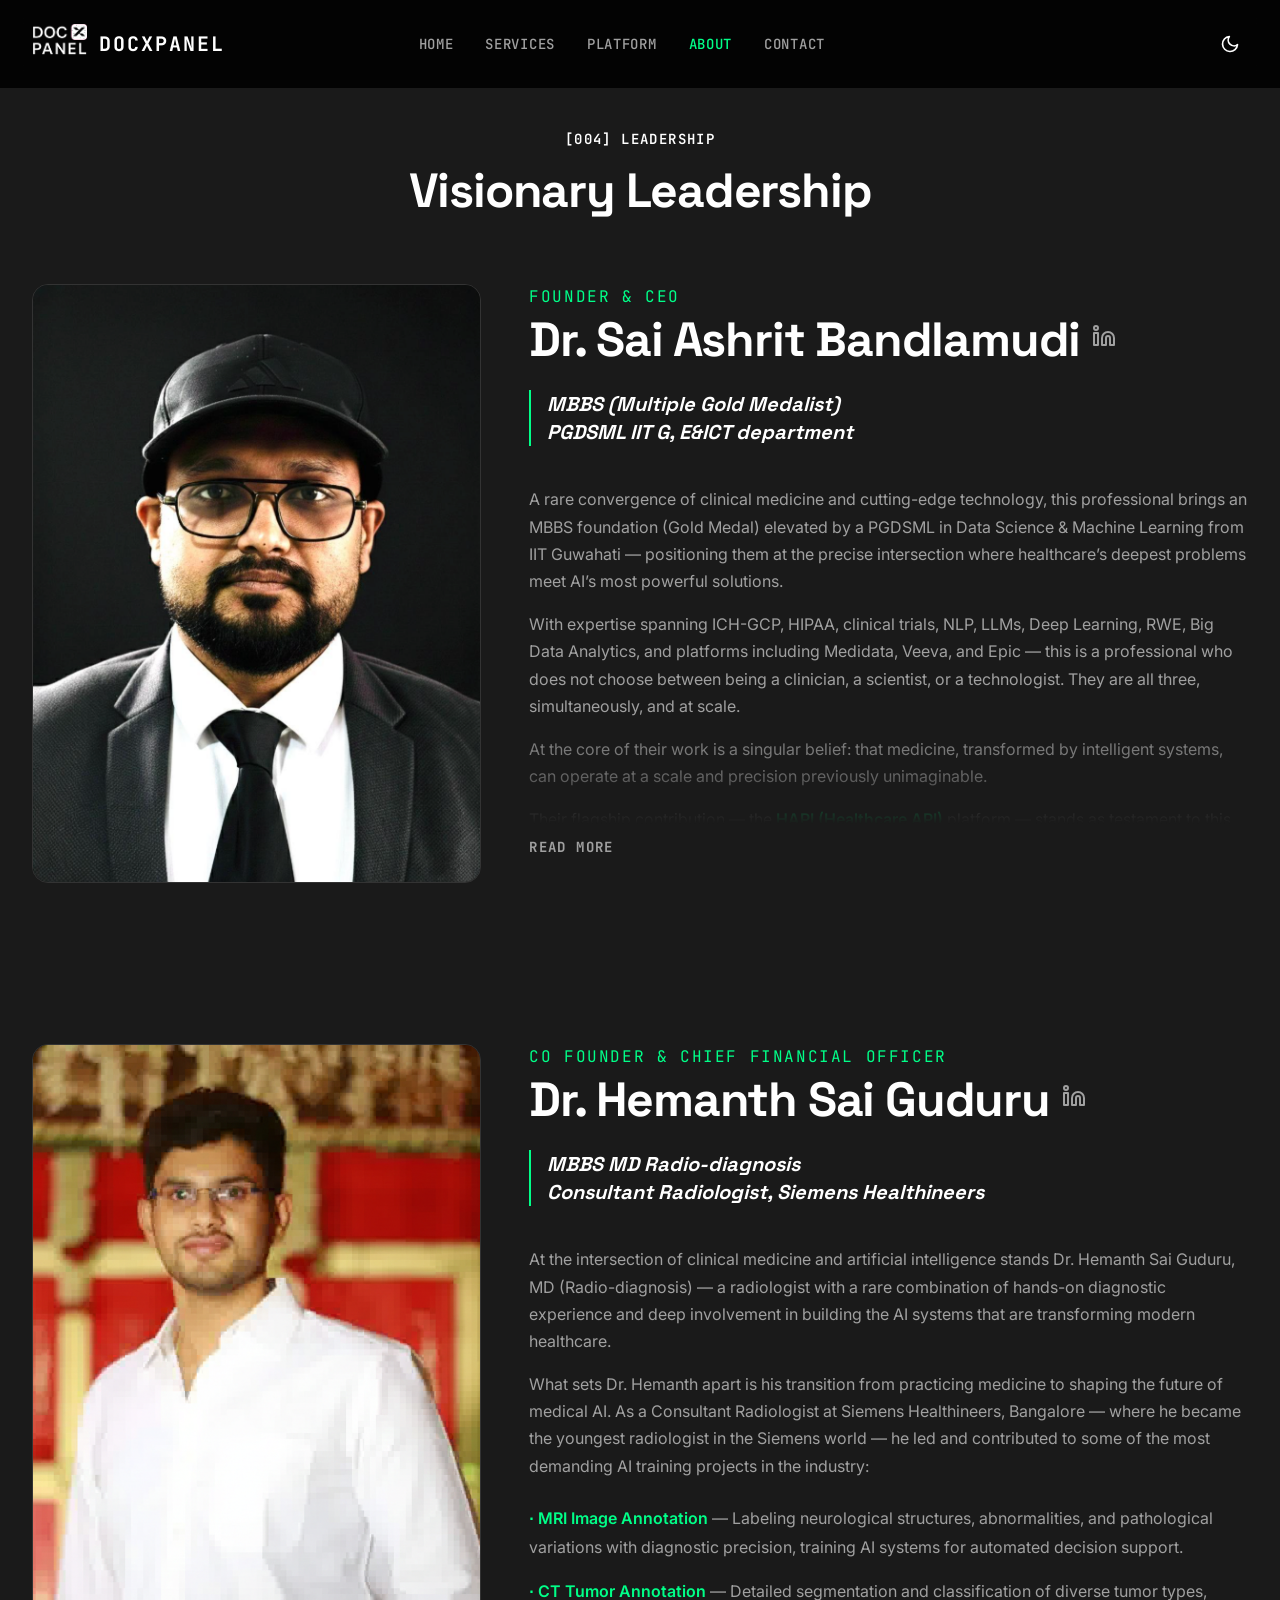
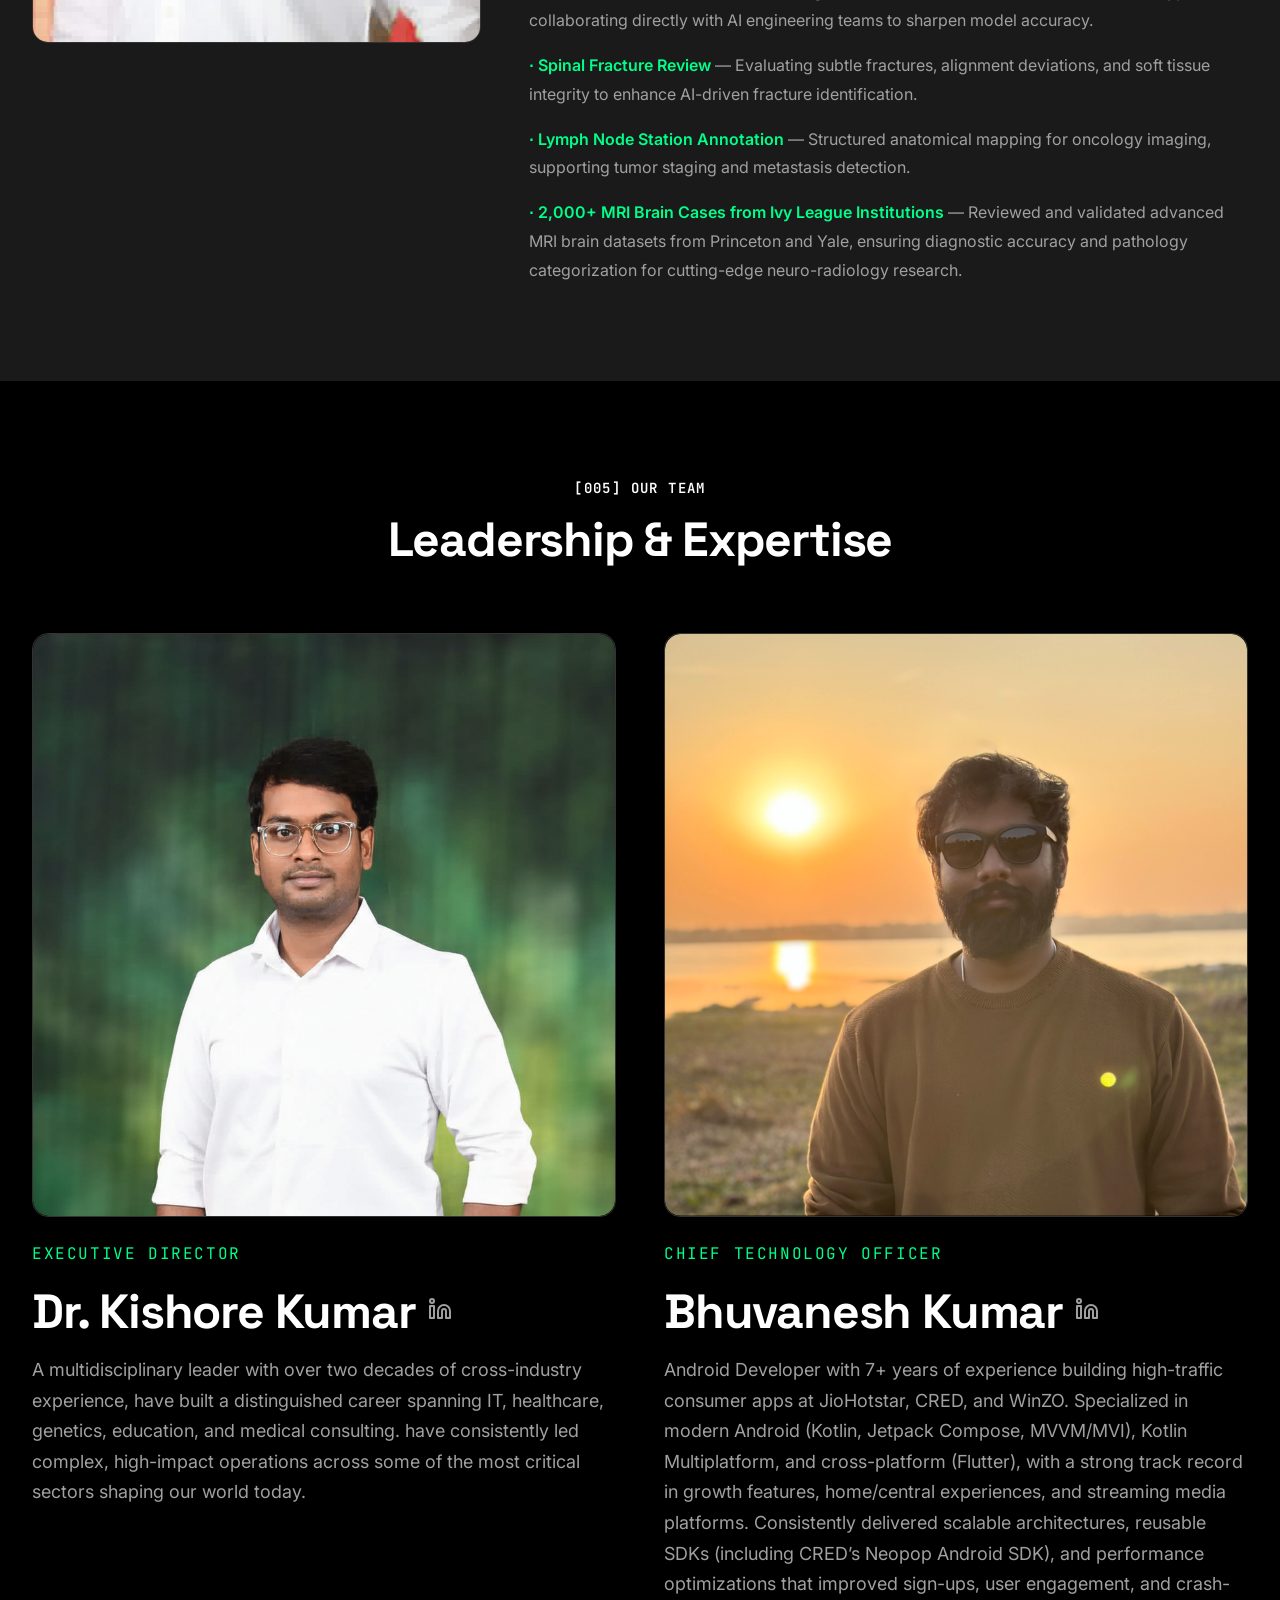
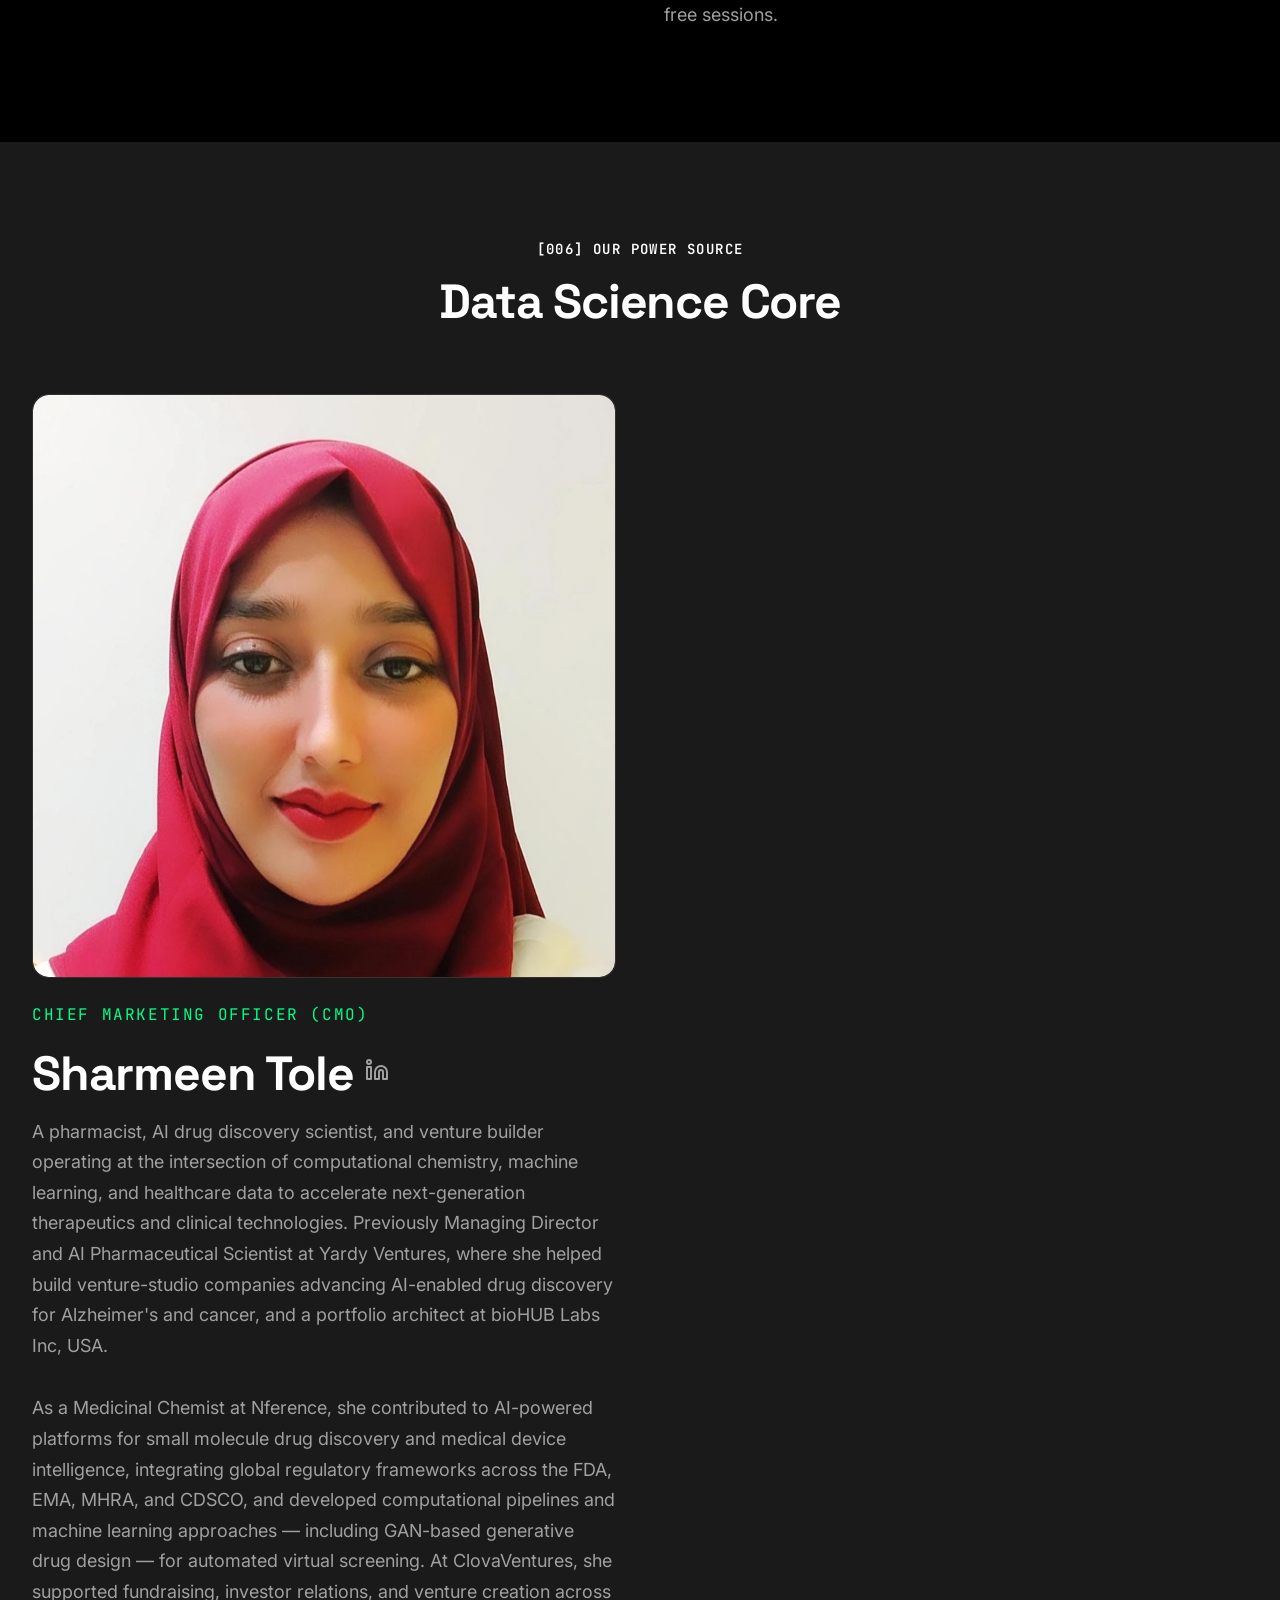
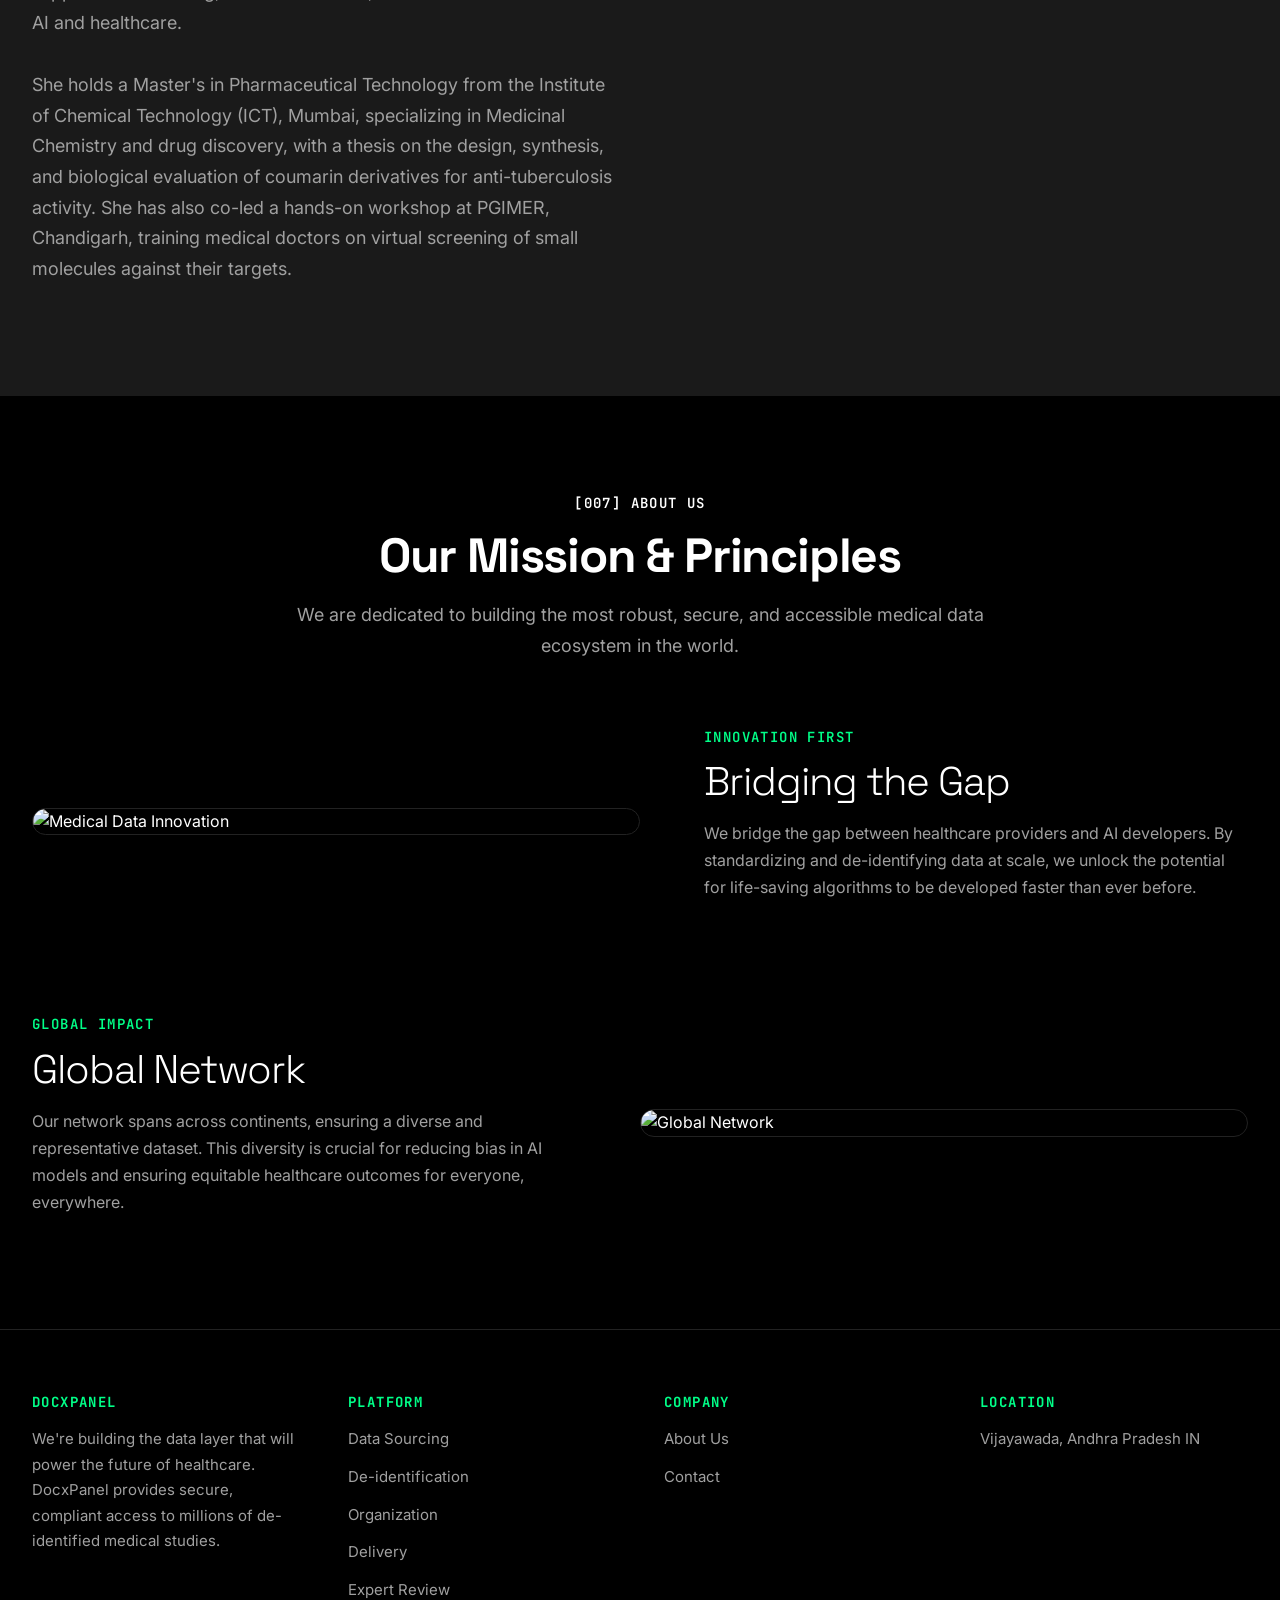
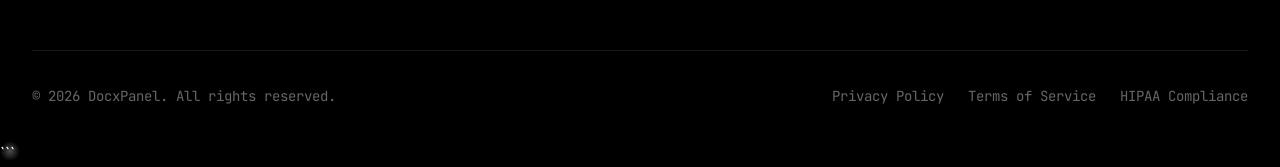
==== commit 5ebd9636: "Fix all remaining broken navigation links across index.html and about.html - index.html: logo href="" ====
--- a/about.html
+++ b/about.html
@@ -2195,15 +2195,15 @@
     <!-- Navigation -->
     <nav class="navbar" id="navbar">
         <div class="navbar-container">
-            <a href="/" class="navbar-logo">
+            <a href="./" class="navbar-logo">
                 <img src="sc.png" alt="DocxPanel Logo" id="logo">
                 <span>DocxPanel</span>
             </a>
 
             <ul class="navbar-menu" id="navMenu">
-                <li><a href="/#home">Home</a></li>
-                <li><a href="/#services">Services</a></li>
-                <li><a href="/#platform">Platform</a></li>
+                <li><a href="index.html#home">Home</a></li>
+                <li><a href="index.html#services">Services</a></li>
+                <li><a href="index.html#platform">Platform</a></li>
                 <li><a href="#" class="active" style="color: var(--color-brand-secondary);">About</a></li>
                 <li><a href="mailto:hr@docxpanel.com">Contact</a></li>
             </ul>
@@ -2701,18 +2701,18 @@
                 <div class="footer-section">
                     <h4>Platform</h4>
                     <ul class="footer-links">
-                        <li><a href="/?service=sourcing#services">Data Sourcing</a></li>
-                        <li><a href="/?service=deid#services">De-identification</a></li>
-                        <li><a href="/?service=organization#services">Organization</a></li>
-                        <li><a href="/?service=delivery#services">Delivery</a></li>
-                        <li><a href="/?service=expert#services">Expert Review</a></li>
+                        <li><a href="index.html?service=sourcing#services">Data Sourcing</a></li>
+                        <li><a href="index.html?service=deid#services">De-identification</a></li>
+                        <li><a href="index.html?service=organization#services">Organization</a></li>
+                        <li><a href="index.html?service=delivery#services">Delivery</a></li>
+                        <li><a href="index.html?service=expert#services">Expert Review</a></li>
                     </ul>
                 </div>
 
                 <div class="footer-section">
                     <h4>Company</h4>
                     <ul class="footer-links">
-                        <li><a href="/about">About Us</a></li>
+                        <li><a href="about.html">About Us</a></li>
                         <li><a href="mailto:hr@docxpanel.com">Contact</a></li>
                     </ul>
                 </div>
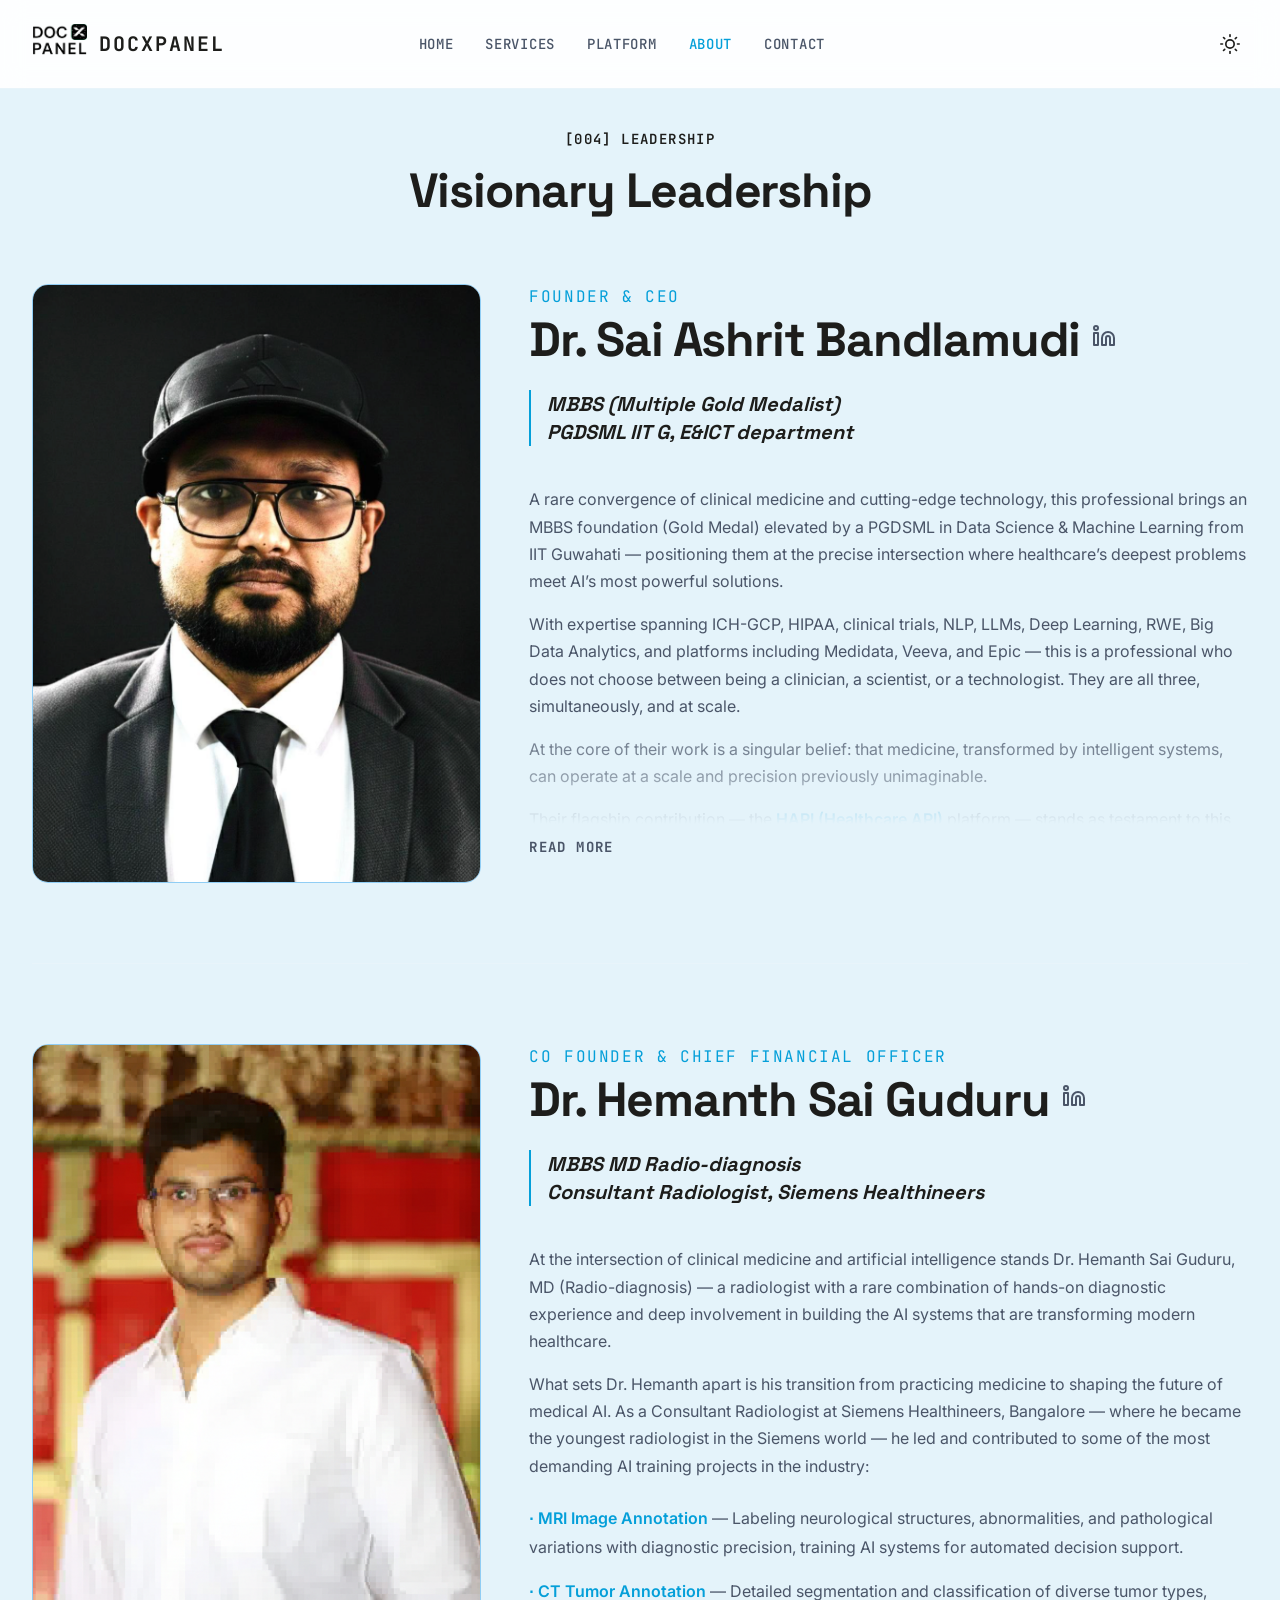
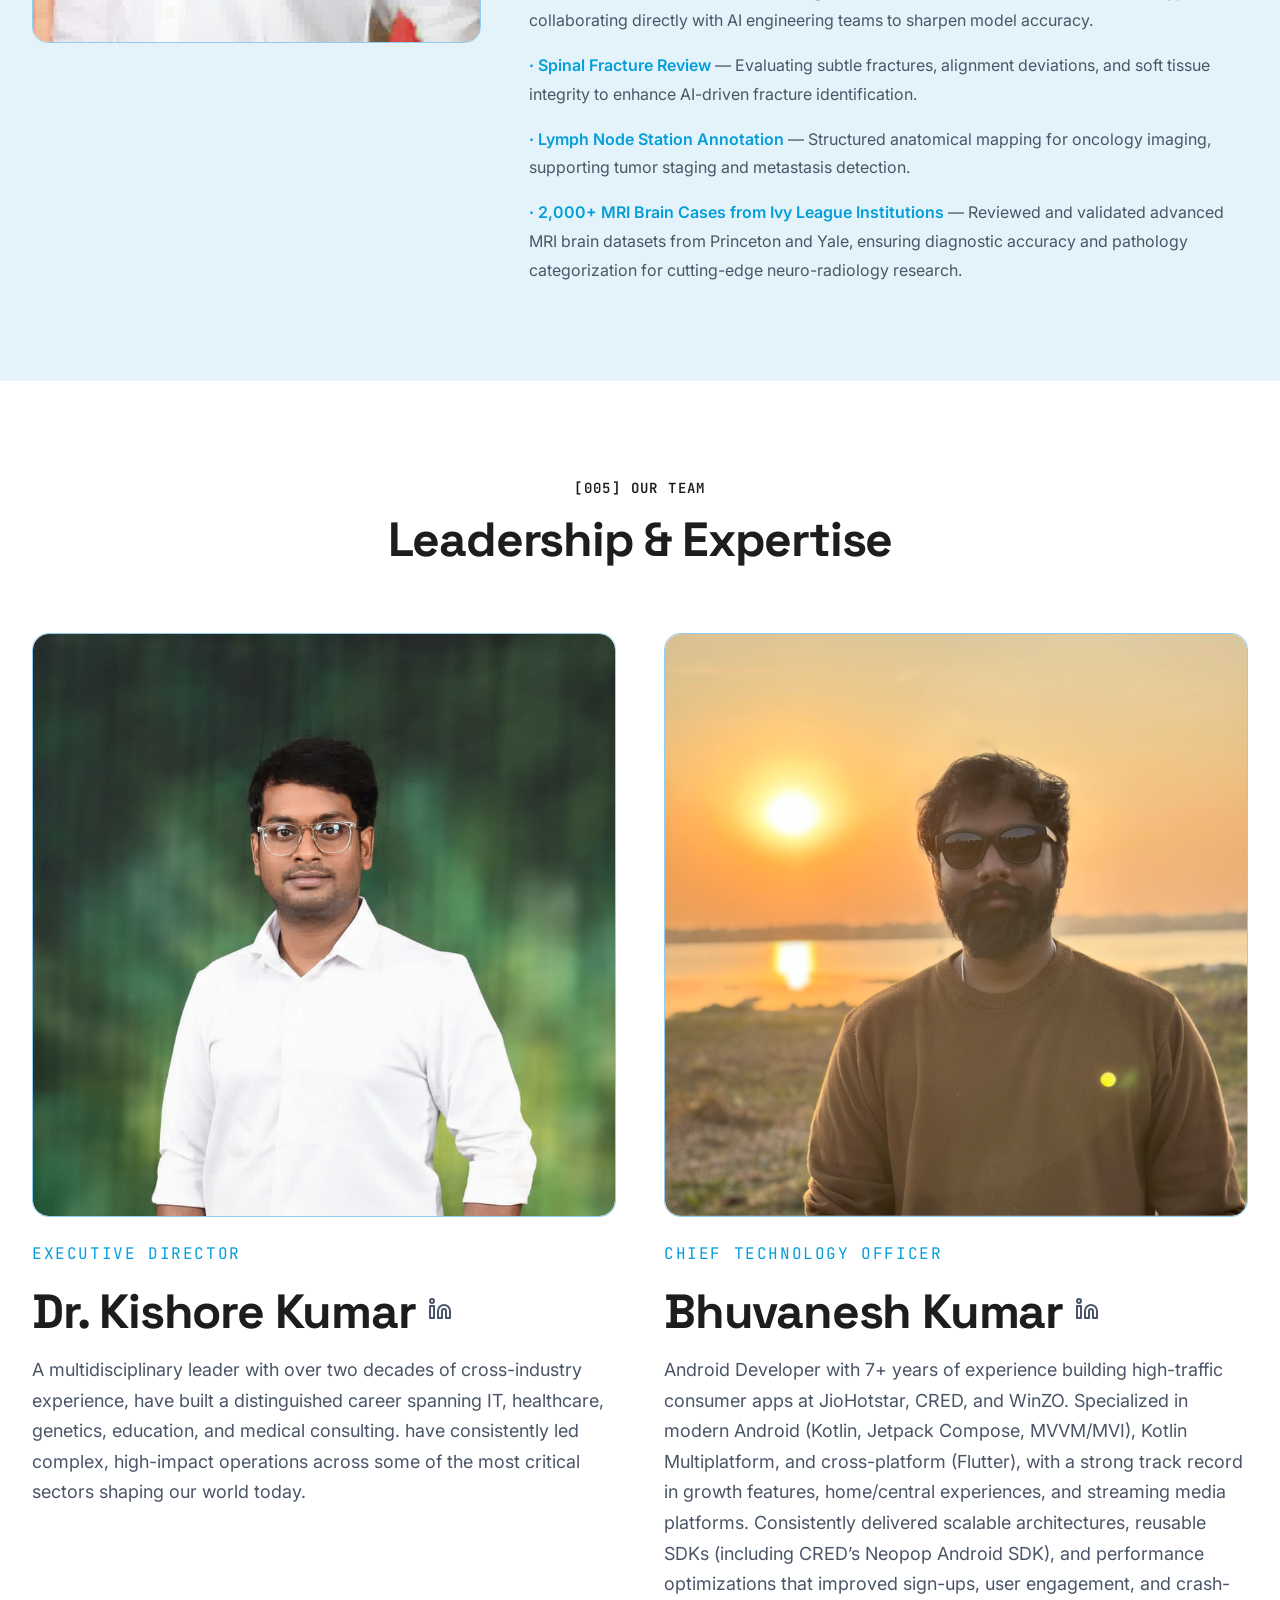
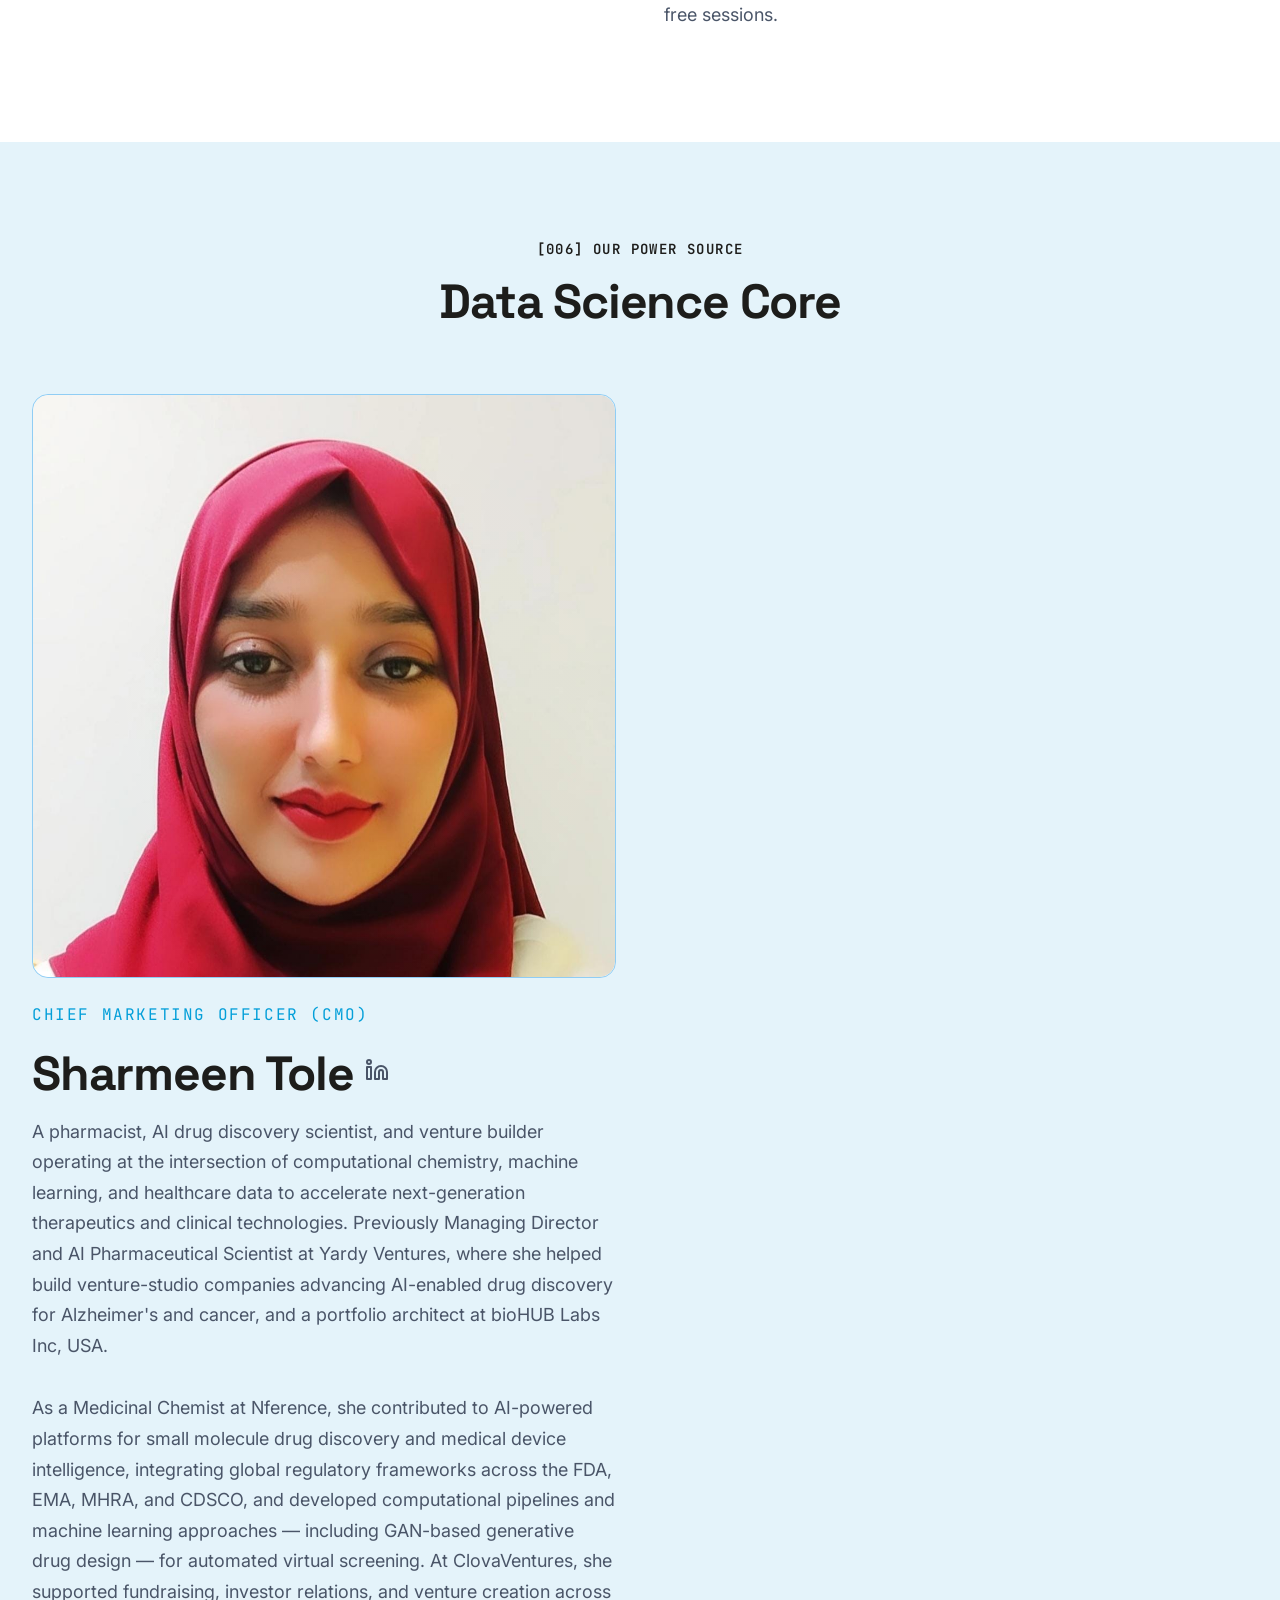
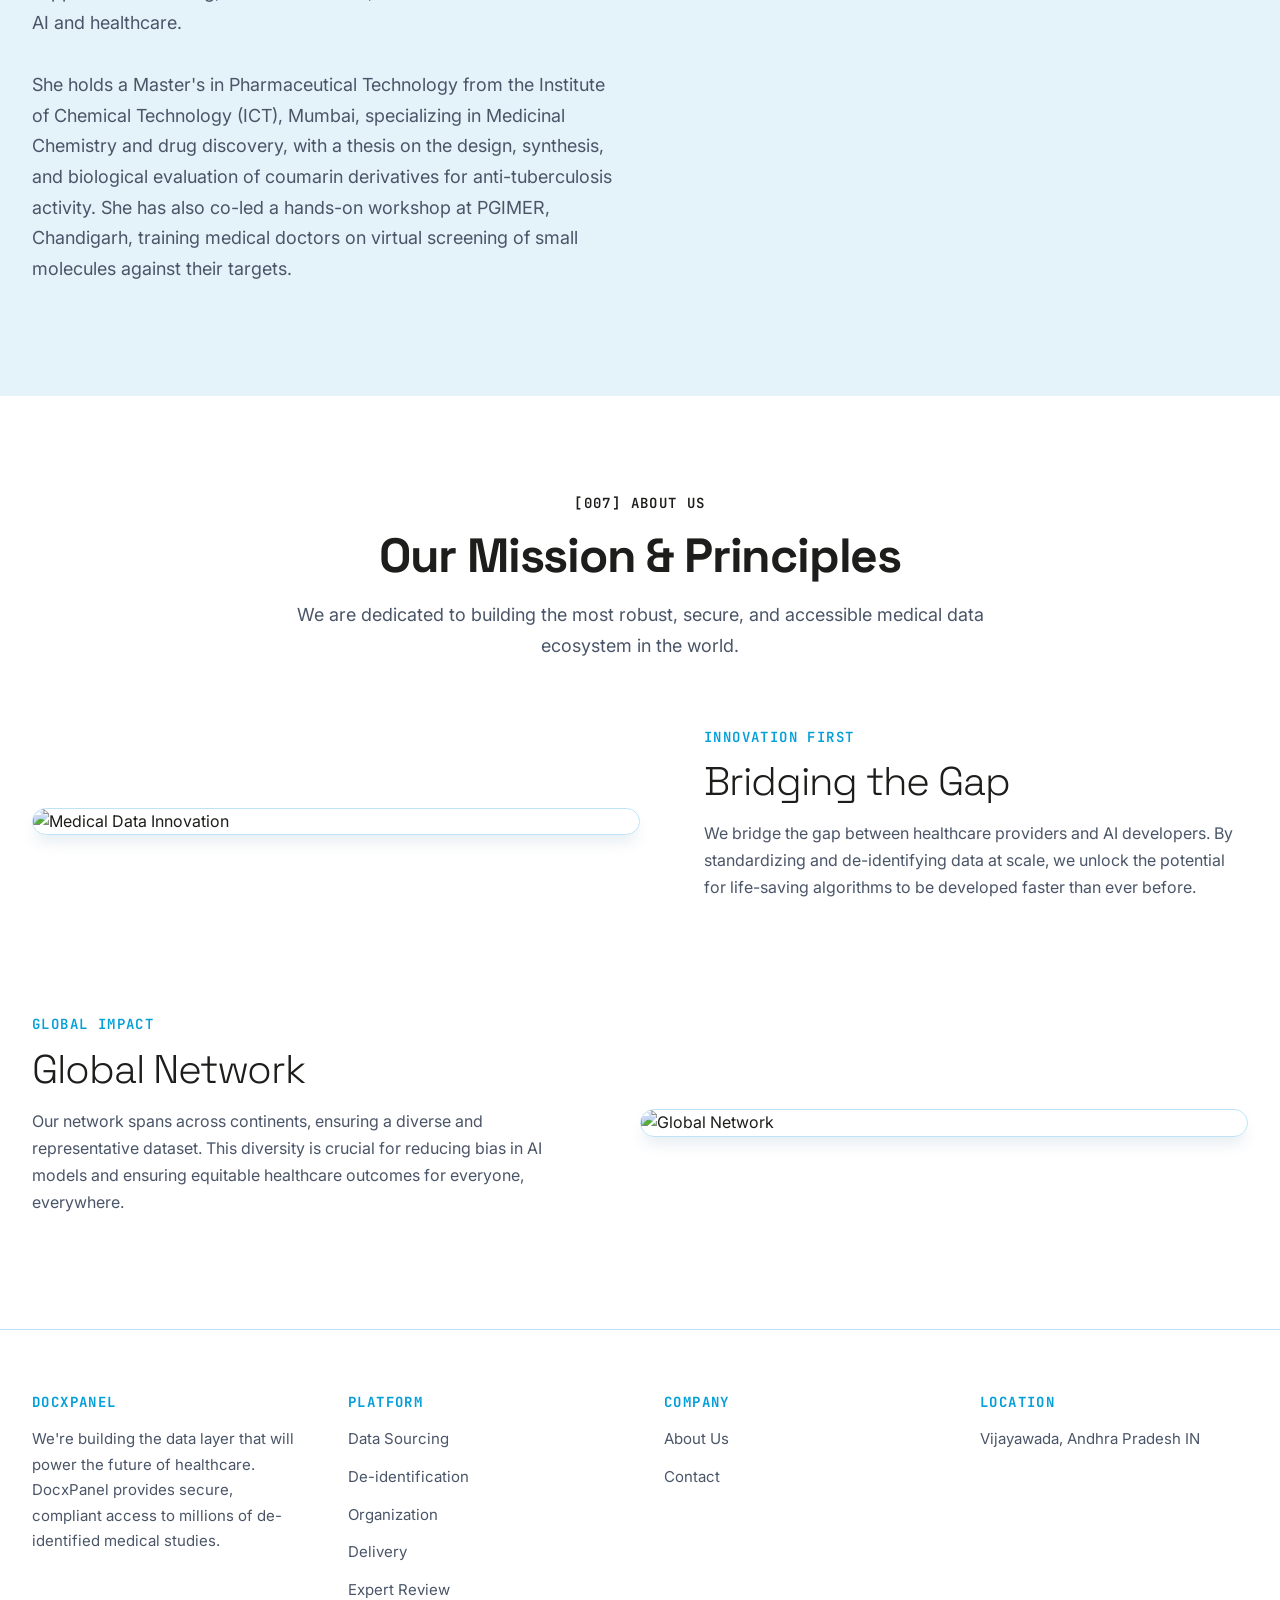
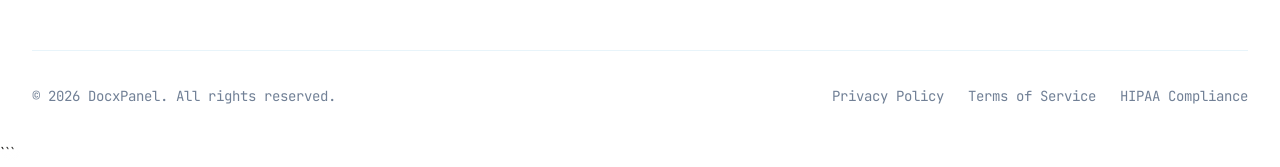
==== commit c8aee05b: "Set light mode as default; Cisco sky-blue palette; enrich hero section Light mode default: - Add dat" ====
--- a/about.html
+++ b/about.html
@@ -1,5 +1,5 @@
 <!DOCTYPE html>
-<html lang="en">
+<html lang="en" data-theme="light">
 
 <head>
     <meta charset="UTF-8">
@@ -96,31 +96,37 @@
 
         /* Light Theme Overrides */
         [data-theme="light"] {
-            --color-brand-primary: #000000;
-            --color-brand-secondary: #00A85A;
-            --color-surface-base: #F9F9F9;
-            --color-surface-subtle: #F5F5F5;
-            --color-surface-card: #F9F9F9;
-            --color-surface-elevated: #F0F0F0;
-            --color-surface-overlay: rgba(255, 255, 255, 0.85);
-
-            --color-text-primary: #111111;
-            --color-text-secondary: #555555;
-            --color-text-tertiary: #888888;
-            --color-text-accent: #000000;
-            --color-text-link: #00A85A;
-
-            --color-status-success: #00A85A;
-
-            --color-border-default: #E0E0E0;
-            --color-border-subtle: #EEEEEE;
-            --color-border-emphasis: #CCCCCC;
-
-            --shadow-glow-sm: 0 0 10px rgba(0, 0, 0, 0.1);
-            --shadow-glow-md: 0 0 20px rgba(0, 0, 0, 0.1);
-            --shadow-glow-cyan: 0 0 15px rgba(0, 255, 136, 0.2);
-            --shadow-base: 0 4px 6px -1px rgba(0, 0, 0, 0.1);
-            --shadow-md: 0 10px 15px -3px rgba(0, 0, 0, 0.1);
+            /* Cisco-inspired: white + sky blue */
+            --color-brand-primary: #1D1D1B;
+            --color-brand-secondary: #049FD9;
+            --color-brand-secondary-rgb: 4, 159, 217;
+            --color-brand-tertiary: #005073;
+
+            --color-surface-base: #FFFFFF;
+            --color-surface-subtle: #F0F8FC;
+            --color-surface-card: #FFFFFF;
+            --color-surface-elevated: #E4F3FA;
+            --color-surface-overlay: rgba(255, 255, 255, 0.92);
+
+            --color-text-primary: #1D1D1B;
+            --color-text-secondary: #4A5568;
+            --color-text-tertiary: #718096;
+            --color-text-accent: #005073;
+            --color-text-link: #049FD9;
+
+            --color-status-success: #049FD9;
+            --color-status-error: #E53E3E;
+
+            --color-border-default: #BEE3F8;
+            --color-border-subtle: #E8F4FA;
+            --color-border-emphasis: #90CDF4;
+            --color-border-accent: #049FD9;
+
+            --shadow-glow-sm: 0 0 12px rgba(4, 159, 217, 0.15);
+            --shadow-glow-md: 0 0 24px rgba(4, 159, 217, 0.18);
+            --shadow-glow-cyan: 0 0 15px rgba(4, 159, 217, 0.25);
+            --shadow-base: 0 4px 6px -1px rgba(0, 80, 115, 0.08);
+            --shadow-md: 0 10px 15px -3px rgba(0, 80, 115, 0.1);
         }
 
         /* Light mode logo inversion */
@@ -2809,12 +2815,15 @@
         const sunIcon = document.querySelector('.sun-icon');
         const moonIcon = document.querySelector('.moon-icon');
 
-        // Check saved theme
-        const savedTheme = localStorage.getItem('theme');
+        // Default is light; apply saved preference if set
+        const savedTheme = localStorage.getItem('theme') || 'light';
+        document.documentElement.setAttribute('data-theme', savedTheme);
         if (savedTheme === 'light') {
-            document.documentElement.setAttribute('data-theme', 'light');
             sunIcon.style.display = 'block';
             moonIcon.style.display = 'none';
+        } else {
+            sunIcon.style.display = 'none';
+            moonIcon.style.display = 'block';
         }
 
         themeToggle.addEventListener('click', () => {
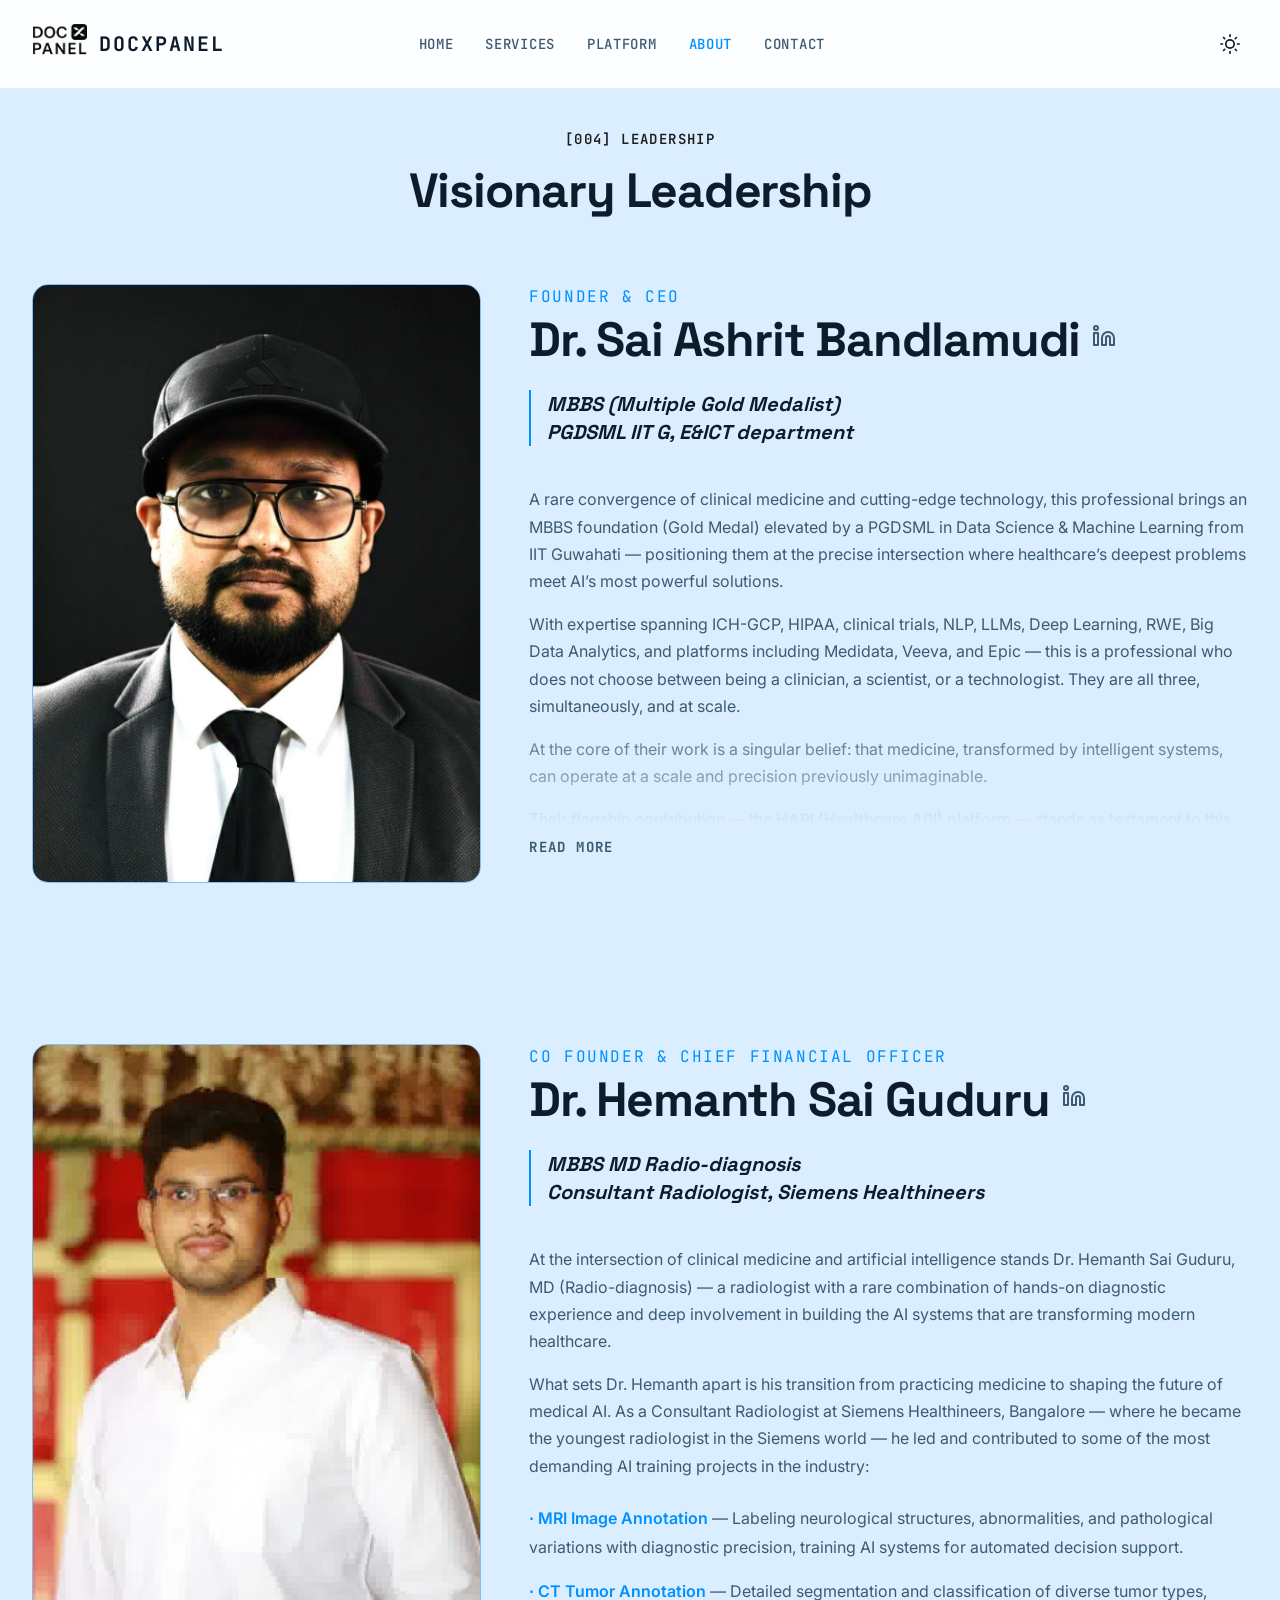
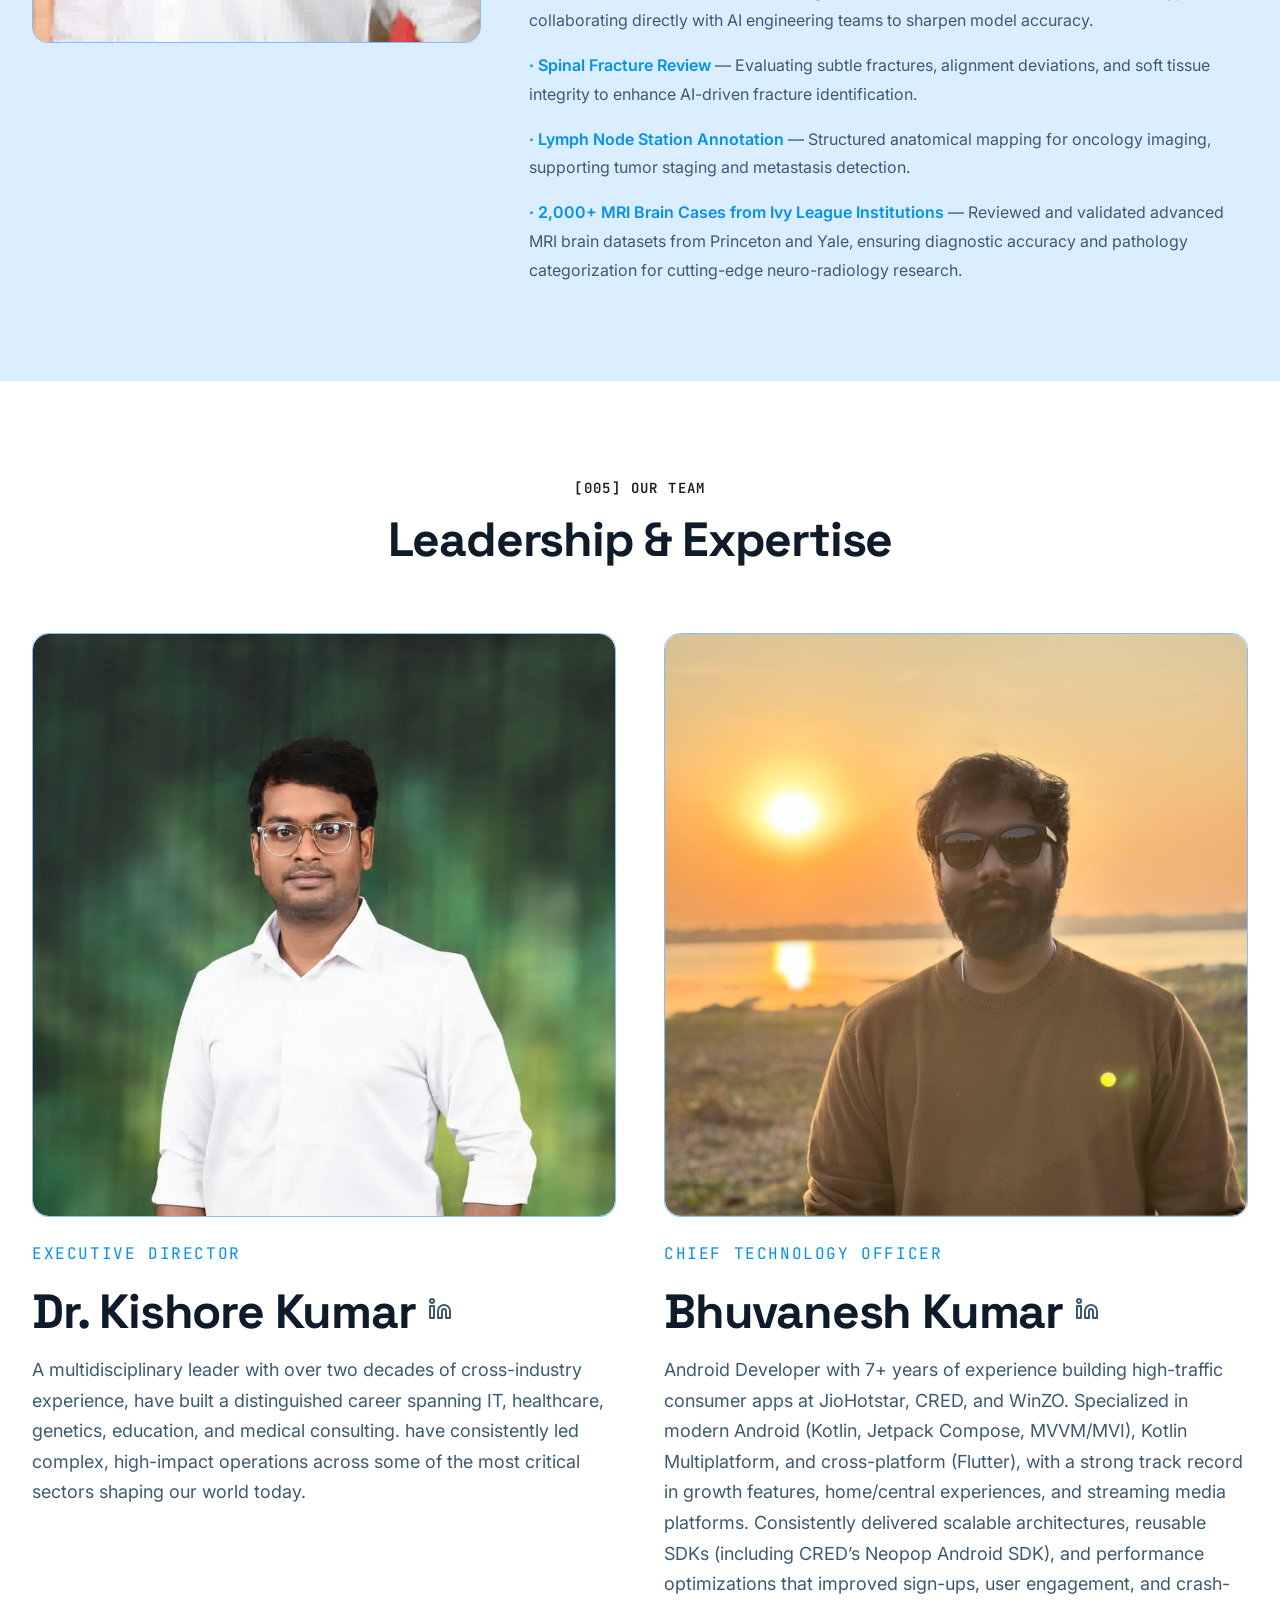
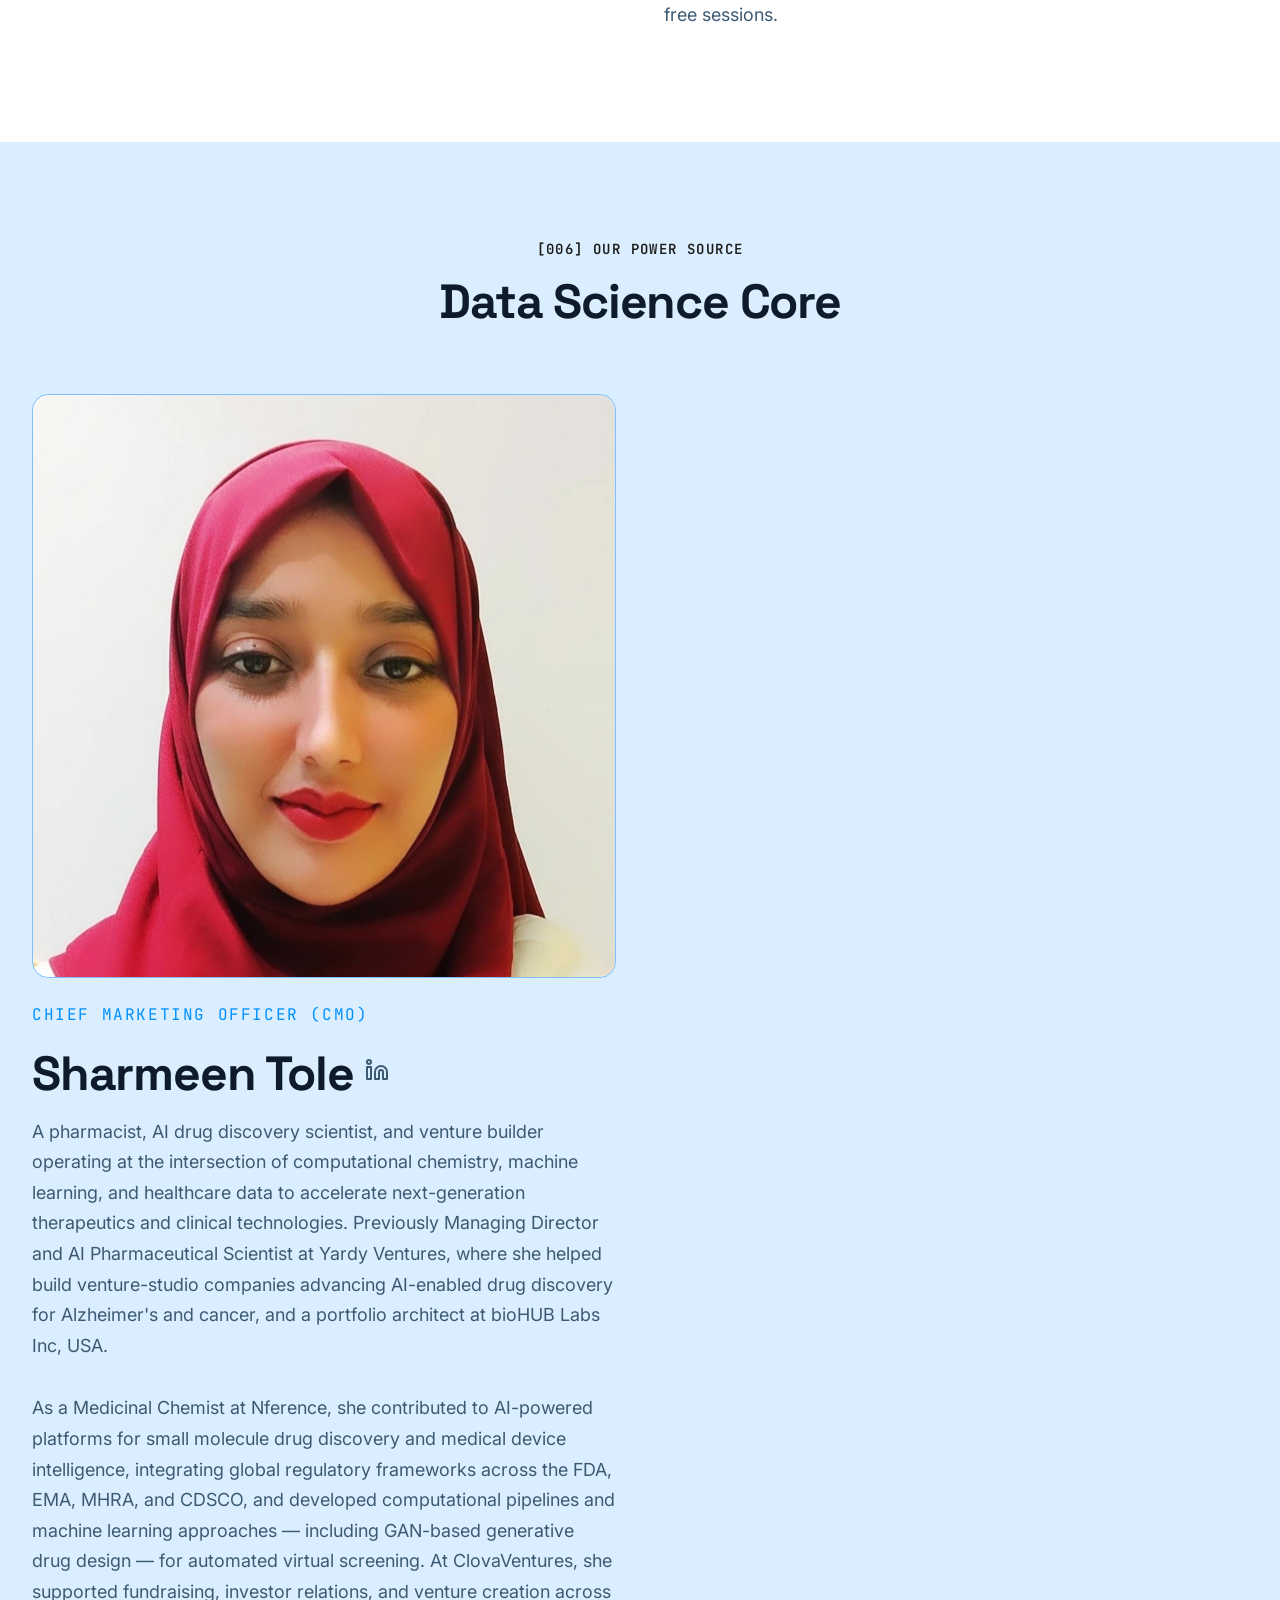
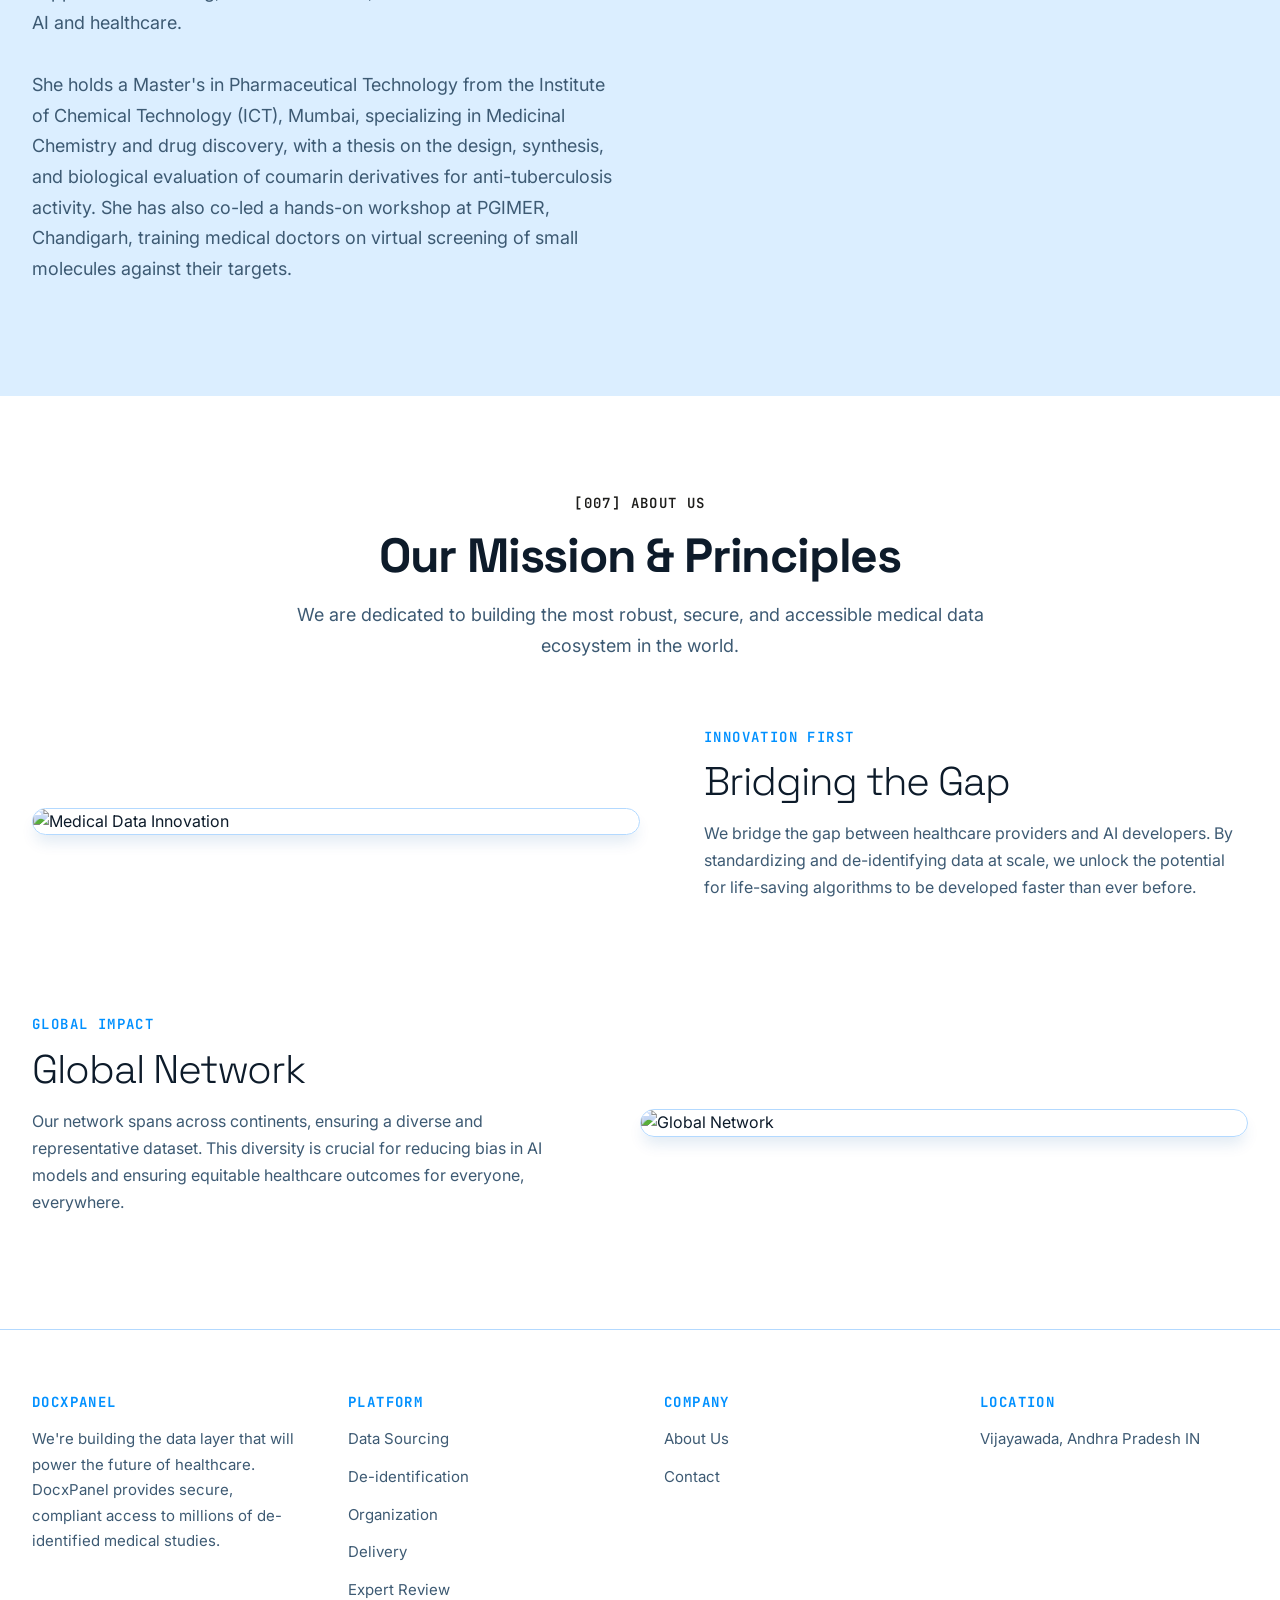
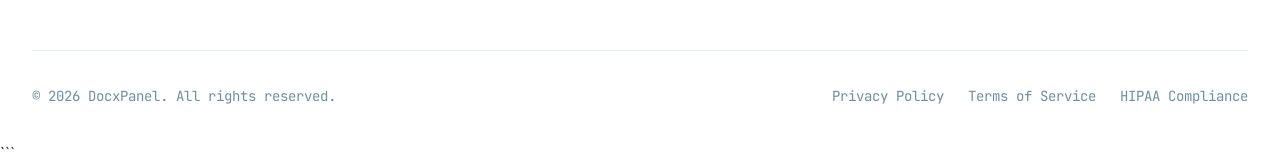
==== commit 17228f9d: "Neon blue palette upgrade + hero background data art Color: #049FD9 → #0090FF (more electric/neon bl" ====
--- a/about.html
+++ b/about.html
@@ -96,37 +96,37 @@
 
         /* Light Theme Overrides */
         [data-theme="light"] {
-            /* Cisco-inspired: white + sky blue */
+            /* Neon sky blue — electric, vibrant */
             --color-brand-primary: #1D1D1B;
-            --color-brand-secondary: #049FD9;
-            --color-brand-secondary-rgb: 4, 159, 217;
-            --color-brand-tertiary: #005073;
+            --color-brand-secondary: #0090FF;
+            --color-brand-secondary-rgb: 0, 144, 255;
+            --color-brand-tertiary: #00CFFF;
 
             --color-surface-base: #FFFFFF;
-            --color-surface-subtle: #F0F8FC;
+            --color-surface-subtle: #EEF7FF;
             --color-surface-card: #FFFFFF;
-            --color-surface-elevated: #E4F3FA;
+            --color-surface-elevated: #DBEEFF;
             --color-surface-overlay: rgba(255, 255, 255, 0.92);
 
-            --color-text-primary: #1D1D1B;
-            --color-text-secondary: #4A5568;
-            --color-text-tertiary: #718096;
-            --color-text-accent: #005073;
-            --color-text-link: #049FD9;
-
-            --color-status-success: #049FD9;
+            --color-text-primary: #0D1B2A;
+            --color-text-secondary: #3D5A73;
+            --color-text-tertiary: #6B8FA8;
+            --color-text-accent: #005099;
+            --color-text-link: #0090FF;
+
+            --color-status-success: #0090FF;
             --color-status-error: #E53E3E;
 
-            --color-border-default: #BEE3F8;
-            --color-border-subtle: #E8F4FA;
-            --color-border-emphasis: #90CDF4;
-            --color-border-accent: #049FD9;
-
-            --shadow-glow-sm: 0 0 12px rgba(4, 159, 217, 0.15);
-            --shadow-glow-md: 0 0 24px rgba(4, 159, 217, 0.18);
-            --shadow-glow-cyan: 0 0 15px rgba(4, 159, 217, 0.25);
-            --shadow-base: 0 4px 6px -1px rgba(0, 80, 115, 0.08);
-            --shadow-md: 0 10px 15px -3px rgba(0, 80, 115, 0.1);
+            --color-border-default: #B3D9FF;
+            --color-border-subtle: #DBEEFF;
+            --color-border-emphasis: #80BFFF;
+            --color-border-accent: #0090FF;
+
+            --shadow-glow-sm: 0 0 14px rgba(0, 144, 255, 0.2);
+            --shadow-glow-md: 0 0 28px rgba(0, 144, 255, 0.25);
+            --shadow-glow-cyan: 0 0 18px rgba(0, 207, 255, 0.3);
+            --shadow-base: 0 4px 6px -1px rgba(0, 80, 153, 0.1);
+            --shadow-md: 0 10px 15px -3px rgba(0, 80, 153, 0.12);
         }
 
         /* Light mode logo inversion */
